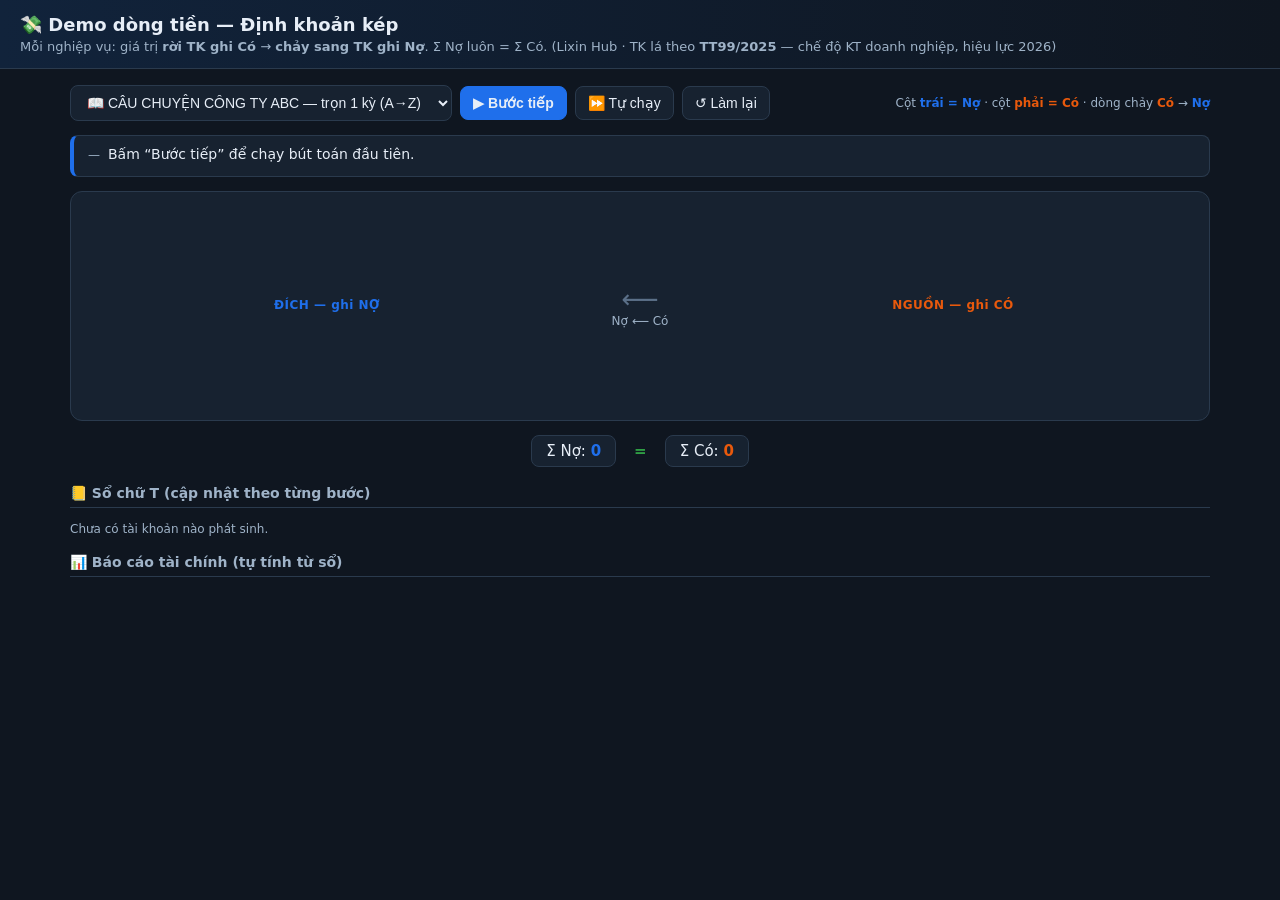
==== index.html @ ec2d8115 "Demo dòng tiền định khoản kép (TT99) — Lixin Hub" ====
<!DOCTYPE html>
<html lang="vi">
<head>
<meta charset="UTF-8">
<meta name="viewport" content="width=device-width, initial-scale=1.0">
<title>Demo dòng tiền — Định khoản kép (Lixin Hub)</title>
<style>
  :root{
    --no:#1f6feb;        /* Nợ = xanh */
    --co:#e8590c;        /* Có = cam */
    --ok:#2f9e44;
    --bg:#0f1620; --panel:#172230; --line:#2a3a4d; --txt:#e7eef7; --mut:#9fb3c8;
  }
  *{box-sizing:border-box}
  body{margin:0;font-family:'Segoe UI',system-ui,sans-serif;background:var(--bg);color:var(--txt);}
  header{padding:14px 20px;background:linear-gradient(90deg,#11233b,#0f1620);border-bottom:1px solid var(--line)}
  header h1{margin:0;font-size:18px}
  header p{margin:4px 0 0;color:var(--mut);font-size:13px}
  .wrap{max-width:1180px;margin:0 auto;padding:16px 20px 60px}
  .controls{display:flex;flex-wrap:wrap;gap:8px;align-items:center;margin-bottom:14px}
  select,button{font-size:14px;border-radius:8px;border:1px solid var(--line);background:var(--panel);color:var(--txt);padding:8px 12px;cursor:pointer}
  button.primary{background:var(--no);border-color:var(--no);font-weight:600}
  button:hover{filter:brightness(1.15)}
  button:disabled{opacity:.4;cursor:not-allowed}
  .legend{font-size:12px;color:var(--mut);margin-left:auto}
  .legend b.no{color:var(--no)} .legend b.co{color:var(--co)}

  .narr{background:var(--panel);border:1px solid var(--line);border-left:4px solid var(--no);
        border-radius:8px;padding:10px 14px;min-height:42px;margin-bottom:14px;font-size:14px}
  .narr .step{color:var(--mut);font-size:12px;margin-right:8px}

  /* sân khấu dòng chảy */
  #stage{position:relative;background:var(--panel);border:1px solid var(--line);border-radius:12px;
         min-height:230px;padding:18px;display:flex;justify-content:space-between;gap:30px;overflow:hidden}
  .lane{flex:1;display:flex;flex-direction:column;gap:12px;justify-content:center;z-index:2}
  .lane h3{margin:0 0 2px;font-size:12px;text-align:center;letter-spacing:.5px;color:var(--mut)}
  .lane.credit h3{color:var(--co)} .lane.debit h3{color:var(--no)}
  .chip{border-radius:10px;padding:10px 12px;border:1px solid var(--line);background:#0e1825;text-align:center;position:relative}
  .lane.credit .chip{border-color:var(--co)} .lane.debit .chip{border-color:var(--no)}
  .chip .code{font-weight:700;font-size:15px}
  .chip .nm{font-size:11px;color:var(--mut)}
  .chip .amt{font-size:13px;margin-top:3px}
  .lane.credit .amt{color:var(--co)} .lane.debit .amt{color:var(--no)}
  .midarrow{display:flex;flex-direction:column;align-items:center;justify-content:center;color:var(--mut);font-size:12px;min-width:90px;z-index:2}
  .midarrow .big{font-size:26px;color:#5b7088}

  #flow{position:absolute;inset:0;pointer-events:none;z-index:3}
  .dot{position:absolute;display:flex;align-items:center;gap:4px;transform:translate(-50%,-50%);
       background:#ffd43b;color:#111;font-weight:700;font-size:12px;padding:3px 8px;border-radius:20px;
       box-shadow:0 2px 10px rgba(255,212,59,.5);white-space:nowrap}

  .sum{display:flex;gap:18px;align-items:center;justify-content:center;margin:14px 0;font-size:15px}
  .sum .b{padding:6px 14px;border-radius:8px;background:var(--panel);border:1px solid var(--line)}
  .sum .eq{font-weight:700} .sum.balanced .eq{color:var(--ok)}
  .sum .no{color:var(--no)} .sum .co{color:var(--co)}

  /* sổ chữ T */
  h2.sec{font-size:14px;color:var(--mut);margin:18px 0 8px;border-bottom:1px solid var(--line);padding-bottom:6px}
  .ledger{display:grid;grid-template-columns:repeat(auto-fill,minmax(210px,1fr));gap:12px}
  .tacc{background:var(--panel);border:1px solid var(--line);border-radius:10px;overflow:hidden}
  .tacc .hd{padding:6px 10px;background:#0e1825;border-bottom:1px solid var(--line);display:flex;justify-content:space-between;align-items:center}
  .tacc .hd .c{font-weight:700} .tacc .hd .n{font-size:11px;color:var(--mut)}
  .tag{font-size:10px;padding:1px 6px;border-radius:6px;border:1px solid}
  .tag.D{color:var(--no);border-color:var(--no)} .tag.C{color:var(--co);border-color:var(--co)}
  .tcols{display:grid;grid-template-columns:1fr 1px 1fr}
  .tcols .col{padding:6px 8px;min-height:54px}
  .tcols .vline{background:var(--line)}
  .tcols .h{font-size:11px;color:var(--mut);text-align:center;margin-bottom:3px}
  .tcols .no .h{color:var(--no)} .tcols .co .h{color:var(--co)}
  .row{font-size:12px;text-align:right;font-variant-numeric:tabular-nums;padding:1px 0;animation:pop .3s}
  @keyframes pop{from{transform:translateX(8px);opacity:0}to{transform:none;opacity:1}}
  .bal{border-top:1px dashed var(--line);padding:5px 8px;font-size:12px;display:flex;justify-content:space-between}
  .bal b{font-variant-numeric:tabular-nums}
  .bal .zero{color:var(--ok)}
  .note{font-size:12px;color:var(--mut);margin-top:6px}
  .reports{display:grid;grid-template-columns:1fr 1fr;gap:14px}
  @media(max-width:780px){.reports{grid-template-columns:1fr}}
  .rep{background:var(--panel);border:1px solid var(--line);border-radius:10px;padding:12px 14px}
  .rep h4{margin:0 0 8px;font-size:13px}
  .rep table{width:100%;border-collapse:collapse;font-size:13px}
  .rep td{padding:3px 0} .rep td.r{text-align:right;font-variant-numeric:tabular-nums}
  .rep tr.sum td{border-top:1px solid var(--line);font-weight:700;padding-top:6px}
  .rep tr.hl td{color:var(--ok);font-weight:700;border-top:1px solid var(--line);padding-top:6px}
  .rep .bsgrid{display:grid;grid-template-columns:1fr 1fr;gap:12px}
  .rep .neg{color:var(--co)} .repok{color:var(--ok)} .repbad{color:var(--co)}
  .result{margin-top:14px;padding:12px 16px;border-radius:10px;font-size:15px;display:none}
  .result.win{display:block;background:rgba(47,158,68,.12);border:1px solid var(--ok)}
  .result.lose{display:block;background:rgba(224,89,12,.14);border:1px solid var(--co)}
</style>
</head>
<body>
<header>
  <h1>💸 Demo dòng tiền — Định khoản kép</h1>
  <p>Mỗi nghiệp vụ: giá trị <b>rời TK ghi Có</b> → <b>chảy sang TK ghi Nợ</b>. Σ Nợ luôn = Σ Có. (Lixin Hub · TK lá theo <b>TT99/2025</b> — chế độ KT doanh nghiệp, hiệu lực 2026)</p>
</header>

<div class="wrap">
  <div class="controls">
    <select id="pick"></select>
    <button id="step" class="primary">▶ Bước tiếp</button>
    <button id="auto">⏩ Tự chạy</button>
    <button id="reset">↺ Làm lại</button>
    <span class="legend">Cột <b class="no">trái = Nợ</b> · cột <b class="co">phải = Có</b> · dòng chảy <b class="co">Có</b> → <b class="no">Nợ</b></span>
  </div>

  <div class="narr"><span class="step" id="stepLbl">—</span><span id="desc">Chọn một nghiệp vụ rồi bấm “Bước tiếp”.</span></div>

  <div id="stage">
    <div class="lane debit" id="laneD"><h3>ĐÍCH — ghi NỢ</h3></div>
    <div class="midarrow"><div class="big">⟵</div><div>Nợ ⟵ Có</div></div>
    <div class="lane credit" id="laneC"><h3>NGUỒN — ghi CÓ</h3></div>
    <div id="flow"></div>
  </div>

  <div class="sum" id="sum">
    <span class="b">Σ Nợ: <b class="no" id="sumNo">0</b></span>
    <span class="eq" id="eq">≟</span>
    <span class="b">Σ Có: <b class="co" id="sumCo">0</b></span>
  </div>

  <div class="result" id="result"></div>

  <h2 class="sec">📒 Sổ chữ T (cập nhật theo từng bước)</h2>
  <div class="ledger" id="ledger"></div>

  <h2 class="sec">📊 Báo cáo tài chính (tự tính từ sổ)</h2>
  <div class="reports" id="reports"></div>
</div>

<script>
const ACC = {
  '111':{n:'Tiền mặt',s:'D',g:'TS'}, '112':{n:'Tiền gửi NH',s:'D',g:'TS'}, '131':{n:'Phải thu KH',s:'D',g:'TS'},
  '141':{n:'Tạm ứng NV',s:'D',g:'TS'}, '153':{n:'Công cụ dụng cụ',s:'D',g:'TS'}, '156':{n:'Hàng hóa',s:'D',g:'TS'},
  '1331':{n:'Thuế GTGT đầu vào',s:'D',g:'TS'}, '242':{n:'Chi phí trả trước',s:'D',g:'TS'}, '2141':{n:'Hao mòn TSCĐ hữu hình',s:'C',g:'TS'},
  '331':{n:'Phải trả NCC',s:'C',g:'NV'}, '334':{n:'Phải trả NLĐ',s:'C',g:'NV'},
  '33311':{n:'Thuế GTGT đầu ra',s:'C',g:'NV'}, '3334':{n:'Thuế TNDN phải nộp',s:'C',g:'NV'}, '3411':{n:'Vay & nợ thuê TC',s:'C',g:'NV'},
  '4111':{n:'Vốn góp chủ sở hữu',s:'C',g:'VC'}, '4212':{n:'LN chưa PP năm nay',s:'C',g:'VC'},
  '5111':{n:'Doanh thu bán hàng hóa',s:'C',g:'DT'}, '5212':{n:'Hàng bán bị trả lại',s:'D',g:'DT'}, '5213':{n:'Giảm giá hàng bán',s:'D',g:'DT'},
  '632':{n:'Giá vốn hàng bán',s:'D',g:'CP'},
  '6421':{n:'CP nhân viên quản lý',s:'D',g:'CP'}, '6423':{n:'CP đồ dùng văn phòng',s:'D',g:'CP'}, '6424':{n:'CP khấu hao TSCĐ',s:'D',g:'CP'}, '6427':{n:'CP dịch vụ mua ngoài',s:'D',g:'CP'},
  '8211':{n:'Chi phí thuế TNDN',s:'D',g:'CP'},
  '911':{n:'Xác định KQKD',s:'N',g:'X'}
};
// line = [acc, debit, credit]
const SC = [
  {t:'📖 CÂU CHUYỆN CÔNG TY ABC — trọn 1 kỳ (A→Z)', steps:[
    {d:'① Chủ góp vốn 500tr vào tài khoản ngân hàng. Tiền VÀO NH (Nợ 112), vốn chủ tăng (Có 4111).',
     l:[['112',500000000,0],['4111',0,500000000]]},
    {d:'② Rút 50tr về quỹ tiền mặt để chi tiêu. Nợ 111 / Có 112 — chuyển nội bộ giữa hai loại tiền.',
     l:[['111',50000000,0],['112',0,50000000]]},
    {d:'③ Mua hàng nhập kho, CHỊU nhà cung cấp — hàng 200tr + VAT 20tr.',
     l:[['156',200000000,0],['1331',20000000,0],['331',0,220000000]]},
    {d:'④ Trả NCC 120tr qua ngân hàng (còn nợ 100tr). Nợ 331 / Có 112.',
     l:[['331',120000000,0],['112',0,120000000]]},
    {d:'⑤ Bán hàng thu tiền mặt — giá bán 90tr + VAT 9tr.',
     l:[['111',99000000,0],['5111',0,90000000],['33311',0,9000000]]},
    {d:'⑥ Ghi giá vốn lô vừa bán: 60tr. Hàng rời kho (Có 156), giá vốn (Nợ 632).',
     l:[['632',60000000,0],['156',0,60000000]]},
    {d:'⑦ Bán hàng CHỊU cho khách — 150tr + VAT 15tr. Khách nợ ta (Nợ 131).',
     l:[['131',165000000,0],['5111',0,150000000],['33311',0,15000000]]},
    {d:'⑧ Ghi giá vốn lô bán chịu: 100tr.',
     l:[['632',100000000,0],['156',0,100000000]]},
    {d:'⑨ Khách trả nợ 165tr qua ngân hàng. Nợ 112 / Có 131 (hết phải thu).',
     l:[['112',165000000,0],['131',0,165000000]]},
    {d:'⑩ Tính lương nhân viên 40tr. Chi phí nhân viên QL (Nợ 6421), nợ người lao động (Có 334).',
     l:[['6421',40000000,0],['334',0,40000000]]},
    {d:'⑪ Trả lương 40tr qua ngân hàng. Nợ 334 / Có 112.',
     l:[['334',40000000,0],['112',0,40000000]]},
    {d:'⑫ Thuê văn phòng trả tiền mặt 10tr + VAT 1tr. CP dịch vụ mua ngoài (Nợ 6427), thuế (Nợ 1331).',
     l:[['6427',10000000,0],['1331',1000000,0],['111',0,11000000]]},
    {d:'⑬ Khấu trừ thuế GTGT cuối kỳ: lấy đầu ra trừ đầu vào 21tr. Nợ 33311 / Có 1331 (1331 về 0, còn phải nộp 3tr).',
     l:[['33311',21000000,0],['1331',0,21000000]]},
    {d:'⑭ Nộp 3tr thuế GTGT còn lại qua ngân hàng. Nợ 33311 / Có 112.',
     l:[['33311',3000000,0],['112',0,3000000]]},
    {d:'⑮ Tạm tính thuế TNDN 20% × LN trước thuế 30tr = 6tr. Nợ 8211 / Có 3334.',
     l:[['8211',6000000,0],['3334',0,6000000]]},
    {d:'⑯ CUỐI KỲ ① — Kết chuyển doanh thu 240tr sang 911. Nợ 5111 / Có 911.',
     l:[['5111',240000000,0],['911',0,240000000]]},
    {d:'⑰ CUỐI KỲ ② — Kết chuyển chi phí (160+50+6=216tr) sang 911. Nợ 911 / Có 632, 6421, 6427, 8211.',
     l:[['911',216000000,0],['632',0,160000000],['6421',0,40000000],['6427',0,10000000],['8211',0,6000000]]},
    {d:'⑱ CUỐI KỲ ③ — 911 dư Có 24tr ⇒ LÃI sau thuế 24tr ⇒ Nợ 911 / Có 4212. Kéo xuống xem Báo cáo!',
     l:[['911',24000000,0],['4212',0,24000000]], win:'HOÀN TẤT 1 KỲ! Lãi sau thuế 24.000.000 → 4212. Tổng tài sản 630tr = Tổng nguồn vốn 630tr ✓ — xem Báo cáo KQKD & Cân đối kế toán bên dưới.'}]},
  {t:'① Bán hàng – thu tiền mặt (20tr + VAT)', steps:[
    {d:'Khách trả ngay tiền mặt. Tiền VÀO quỹ (Nợ 111). Doanh thu + thuế là nguồn (ghi Có).',
     l:[['111',22000000,0],['5111',0,20000000],['33311',0,2000000]]}]},
  {t:'② Bán hàng – khách chịu (công nợ)', steps:[
    {d:'Khách chưa trả. Ta “phải thu” (Nợ 131 tăng). Doanh thu + thuế ghi Có.',
     l:[['131',22000000,0],['5111',0,20000000],['33311',0,2000000]]}]},
  {t:'③ Mua hàng nhập kho – chịu NCC (10tr + VAT)', steps:[
    {d:'Hàng + thuế đầu vào ĐẾN (ghi Nợ). Nợ nhà cung cấp tăng (ghi Có 331).',
     l:[['156',10000000,0],['1331',1000000,0],['331',0,11000000]]}]},
  {t:'④ Chi tiền mặt trả nhà cung cấp (11tr)', steps:[
    {d:'Trả nợ NCC: 331 giảm (ghi Nợ). Tiền RỜI quỹ (ghi Có 111).',
     l:[['331',11000000,0],['111',0,11000000]]}]},
  {t:'⑤ Thu tiền khách qua ngân hàng (22tr)', steps:[
    {d:'Khách trả nợ: tiền VÀO ngân hàng (Nợ 112). Phải thu 131 giảm (ghi Có).',
     l:[['112',22000000,0],['131',0,22000000]]}]},
  {t:'⑥ Tính & trả lương (50tr)', steps:[
    {d:'Tính lương: chi phí nhân viên QL (Nợ 6421), nợ người lao động tăng (Có 334).',
     l:[['6421',50000000,0],['334',0,50000000]]},
    {d:'Trả lương qua ngân hàng: hết nợ lương (Nợ 334), tiền rời NH (Có 112).',
     l:[['334',50000000,0],['112',0,50000000]]}]},
  {t:'⑦ Khấu hao TSCĐ kỳ này (5tr)', steps:[
    {d:'Chi phí khấu hao (Nợ 6424). Hao mòn lũy kế tăng (Có 2141).',
     l:[['6424',5000000,0],['2141',0,5000000]]}]},
  {t:'⑧ Vay ngân hàng nhập quỹ (100tr)', steps:[
    {d:'Tiền vay VÀO ngân hàng (Nợ 112). Khoản vay là nợ phải trả (Có 3411).',
     l:[['112',100000000,0],['3411',0,100000000]]}]},
  {t:'⑨ Hàng bán bị trả lại (giảm trừ công nợ)', steps:[
    {d:'Khách trả lại lô hàng 5tr+VAT. Doanh thu giảm → ghi Nợ TK giảm trừ 5212; thuế đầu ra giảm (Nợ 33311); bớt phải thu khách (Có 131).',
     l:[['5212',5000000,0],['33311',500000,0],['131',0,5500000]]}]},
  {t:'⑩ Mua & phân bổ Công cụ dụng cụ (3 bước)', steps:[
    {d:'Mua CCDC trả tiền mặt 6tr: công cụ VÀO (Nợ 153), tiền rời quỹ (Có 111).',
     l:[['153',6000000,0],['111',0,6000000]]},
    {d:'Xuất dùng → đưa vào chi phí trả trước chờ phân bổ: Nợ 242 / Có 153 (chưa tính hết vào chi phí ngay).',
     l:[['242',6000000,0],['153',0,6000000]]},
    {d:'Phân bổ 1 kỳ (6tr ÷ 6 kỳ = 1tr): tính dần vào chi phí đồ dùng VP (Nợ 6423), giảm trả trước (Có 242). Lặp lại mỗi kỳ.',
     l:[['6423',1000000,0],['242',0,1000000]]}]},
  {t:'⑪ Nộp thuế GTGT qua ngân hàng (8tr)', steps:[
    {d:'Nộp thuế cho nhà nước: hết nợ thuế đầu ra (Nợ 33311), tiền rời ngân hàng (Có 112).',
     l:[['33311',8000000,0],['112',0,8000000]]}]},
  {t:'🏁 CUỐI KỲ – Kết chuyển ra LÃI (DT 100tr, CP 85tr)', steps:[
    {d:'Bối cảnh (nạp sẵn, đã cân): 5111 Có 100tr ↔ 131; 632 Nợ 60tr ↔ 156; 6421 Nợ 25tr ↔ 111.',
     l:[['5111',0,100000000],['131',100000000,0],['632',60000000,0],['156',0,60000000],['6421',25000000,0],['111',0,25000000]], seed:true},
    {d:'① Kết chuyển DOANH THU sang 911: xóa 5111 về 0, đẩy 100tr sang 911.',
     l:[['5111',100000000,0],['911',0,100000000]]},
    {d:'② Kết chuyển CHI PHÍ sang 911: xóa 632, 6421 về 0, đẩy 85tr sang 911.',
     l:[['911',85000000,0],['632',0,60000000],['6421',0,25000000]]},
    {d:'③ Tính thuế TNDN 20% × (100−85)=15tr → 3tr. Chi phí thuế Nợ 8211 / Có 3334.',
     l:[['8211',3000000,0],['3334',0,3000000]]},
    {d:'④ Kết chuyển chi phí thuế sang 911 (đẩy nốt 3tr).',
     l:[['911',3000000,0],['8211',0,3000000]]},
    {d:'⑤ 911 còn dư CÓ 12tr ⇒ LÃI ⇒ Nợ 911 / Có 4212. Sau bước này 911 = 0.',
     l:[['911',12000000,0],['4212',0,12000000]], win:'Kỳ này LÃI 12.000.000 → dồn vào 4212 (Vốn chủ sở hữu). 911 về 0 ✓'}]},
  {t:'📉 CUỐI KỲ – Kết chuyển bị LỖ (DT 100tr, CP 120tr)', steps:[
    {d:'Bối cảnh (nạp sẵn, đã cân): 5111 Có 100tr ↔ 131; 632 Nợ 80tr ↔ 156; 6421 Nợ 40tr ↔ 111.',
     l:[['5111',0,100000000],['131',100000000,0],['632',80000000,0],['156',0,80000000],['6421',40000000,0],['111',0,40000000]], seed:true},
    {d:'① Kết chuyển DOANH THU sang 911: xóa 5111 về 0, đẩy 100tr sang 911.',
     l:[['5111',100000000,0],['911',0,100000000]]},
    {d:'② Kết chuyển CHI PHÍ sang 911: xóa 632, 6421 về 0, đẩy 120tr sang 911.',
     l:[['911',120000000,0],['632',0,80000000],['6421',0,40000000]]},
    {d:'③ 911 dư NỢ 20tr (Chi phí > Doanh thu) ⇒ LỖ ⇒ Nợ 4212 / Có 911. Lỗ thì KHÔNG có thuế TNDN. Sau bước này 911 = 0.',
     l:[['4212',20000000,0],['911',0,20000000]], lose:'Kỳ này LỖ 20.000.000 → 4212 (Vốn chủ sở hữu) giảm 20tr. 911 về 0 ✓'}]}
];

const fmt = n => (Object.is(n,-0)?0:n).toLocaleString('vi-VN');
let scIdx=0, stepIdx=0, ledger={}, busy=false, autoOn=false;

const $ = id => document.getElementById(id);
const pick=$('pick');
SC.forEach((s,i)=>{const o=document.createElement('option');o.value=i;o.textContent=s.t;pick.appendChild(o);});

function reset(){
  autoOn=false; $('auto').textContent='⏩ Tự chạy';
  scIdx=+pick.value; stepIdx=0; ledger={}; busy=false;
  $('flow').innerHTML=''; $('laneC').innerHTML='<h3>NGUỒN — ghi CÓ</h3>'; $('laneD').innerHTML='<h3>ĐÍCH — ghi NỢ</h3>';
  $('result').className='result';
  $('stepLbl').textContent='—'; $('desc').textContent='Bấm “Bước tiếp” để chạy bút toán đầu tiên.';
  renderLedger(); updateSum(); $('step').disabled=false;
}
pick.onchange=reset; $('reset').onclick=reset;

function touch(acc){ if(!ledger[acc]) ledger[acc]={d:0,c:0}; }

function renderLedger(){
  const wrap=$('ledger'); wrap.innerHTML='';
  const keys=Object.keys(ledger);
  if(!keys.length){ wrap.innerHTML='<div class="note">Chưa có tài khoản nào phát sinh.</div>'; return; }
  keys.forEach(acc=>{
    const a=ACC[acc]||{n:'',s:'D'}, L=ledger[acc];
    const bal=L.d-L.c, side=bal>0?'Nợ':(bal<0?'Có':'—'), av=Math.abs(bal);
    const el=document.createElement('div'); el.className='tacc';
    el.innerHTML=`
      <div class="hd"><span><span class="c">${acc}</span> <span class="n">${a.n}</span></span>
        <span class="tag ${a.s==='N'?'D':a.s}">${a.s==='N'?'KQKD':(a.s==='D'?'dư Nợ':'dư Có')}</span></div>
      <div class="tcols">
        <div class="col no"><div class="h">NỢ</div>${L.d?`<div class="row">${fmt(L.d)}</div>`:''}</div>
        <div class="vline"></div>
        <div class="col co"><div class="h">CÓ</div>${L.c?`<div class="row">${fmt(L.c)}</div>`:''}</div>
      </div>
      <div class="bal"><span>Dư cuối</span><b class="${av===0?'zero':''}">${av===0?'0 ✓':fmt(av)+' '+side}</b></div>`;
    wrap.appendChild(el);
  });
  renderReport();
}

function computeReport(){
  const net=a=>{const L=ledger[a];return L?L.d-L.c:0;};            // số dư: dư Nợ dương
  const C=a=>{const L=ledger[a];return L?L.c:0;}, D=a=>{const L=ledger[a];return L?L.d:0;};
  const inG=g=>Object.keys(ledger).filter(a=>(ACC[a]||{}).g===g);
  // KQKD theo PHÁT SINH trong kỳ (không bị bút toán kết chuyển kéo về 0)
  const dt = C('5111')+C('515')+C('711') - D('5212') - D('5213');  // doanh thu thuần
  const giaVon = D('632');
  const cpHD = inG('CP').filter(a=>a!=='632' && !a.startsWith('821')).reduce((s,a)=>s+D(a),0); // gộp mọi TK 64xx
  const lnTruoc = dt - giaVon - cpHD;
  const thue = D('8211');
  const lnSau = lnTruoc - thue;
  // Cân đối: theo SỐ DƯ hiện tại; lãi chưa kết chuyển còn nằm ở nhóm DT/CP (+911 trung gian)
  const lnChuaKC = -inG('DT').reduce((s,a)=>s+net(a),0) - inG('CP').reduce((s,a)=>s+net(a),0) - net('911');
  const tsList = inG('TS'), nvList = inG('NV'), vcList = inG('VC');
  const totalTS = tsList.reduce((s,a)=>s+net(a),0);
  const totalNV = nvList.reduce((s,a)=>s-net(a),0) + vcList.reduce((s,a)=>s-net(a),0) + lnChuaKC;
  return {net,dt,giaVon,cpHD,lnTruoc,thue,lnSau,lnChuaKC,tsList,nvList,vcList,totalTS,totalNV};
}
function renderReport(){
  const box=$('reports');
  if(!Object.keys(ledger).length){ box.innerHTML='<div class="note">Chạy nghiệp vụ để báo cáo hiện ra.</div>'; return; }
  const r=computeReport();
  const row=(lb,v,cls='')=>`<tr class="${cls}"><td>${lb}</td><td class="r">${fmt(v)}</td></tr>`;
  let pl=`<div class="rep"><h4>📈 Kết quả kinh doanh (KQKD)</h4><table>`
    + row('Doanh thu thuần', r.dt)
    + row('(−) Giá vốn hàng bán', r.giaVon)
    + row('= Lợi nhuận gộp', r.dt-r.giaVon,'sum')
    + row('(−) Chi phí bán hàng & QLDN', r.cpHD)
    + row('= Lợi nhuận trước thuế', r.lnTruoc,'sum')
    + row('(−) Thuế TNDN', r.thue)
    + row('= LỢI NHUẬN SAU THUẾ', r.lnSau,'hl')
    + `</table></div>`;
  const rows=(list,sign)=>list.filter(a=>r.net(a)!==0).map(a=>
    `<tr><td>${a} ${ACC[a].n}</td><td class="r ${sign*r.net(a)<0?'neg':''}">${fmt(sign*r.net(a))}</td></tr>`).join('');
  const lnRow = r.lnChuaKC!==0 ? `<tr><td>LN chưa phân phối (kỳ này)</td><td class="r">${fmt(r.lnChuaKC)}</td></tr>` : '';
  const bal = r.totalTS===r.totalNV;
  let bs=`<div class="rep"><h4>⚖️ Bảng cân đối kế toán</h4><div class="bsgrid">
      <table><tr><td colspan="2" style="color:var(--no)"><b>TÀI SẢN</b></td></tr>${rows(r.tsList,1)}
        <tr class="sum"><td>TỔNG TÀI SẢN</td><td class="r">${fmt(r.totalTS)}</td></tr></table>
      <table><tr><td colspan="2" style="color:var(--co)"><b>NGUỒN VỐN</b></td></tr>${rows(r.nvList,-1)}${rows(r.vcList,-1)}${lnRow}
        <tr class="sum"><td>TỔNG NGUỒN VỐN</td><td class="r">${fmt(r.totalNV)}</td></tr></table>
    </div>
    <div class="note ${bal?'repok':'repbad'}" style="text-align:center;margin-top:8px;font-weight:600">
      ${bal?'✓ TÀI SẢN = NGUỒN VỐN = '+fmt(r.totalTS):'⚠ chưa cân'}</div></div>`;
  box.innerHTML = pl + bs;
}

function updateSum(){
  let sd=0,sc=0; Object.values(ledger).forEach(L=>{sd+=L.d;sc+=L.c;});
  $('sumNo').textContent=fmt(sd); $('sumCo').textContent=fmt(sc);
  const ok=sd===sc; $('eq').textContent=ok?'=':'≠'; $('sum').className='sum'+(ok?' balanced':'');
}

function applyStep(step){ step.l.forEach(([acc,d,c])=>{touch(acc); ledger[acc].d+=d; ledger[acc].c+=c;}); }

function runStep(){
  if(busy) return;
  const sc=SC[scIdx];
  if(stepIdx>=sc.steps.length){ return; }
  const step=sc.steps[stepIdx];
  $('stepLbl').textContent=`Bước ${stepIdx+1}/${sc.steps.length}`;
  $('desc').textContent=step.d;

  // seed step: nạp số dư nền, không animation
  if(step.seed){ applyStep(step); step.l.forEach(([a])=>touch(a)); renderLedger(); updateSum();
    stepIdx++; if(stepIdx>=sc.steps.length)$('step').disabled=true; if(autoOn)setTimeout(runStep,700); return; }

  busy=true;
  const credits=step.l.filter(x=>x[2]>0), debits=step.l.filter(x=>x[1]>0);
  const laneC=$('laneC'), laneD=$('laneD');
  laneC.innerHTML='<h3>NGUỒN — ghi CÓ</h3>'; laneD.innerHTML='<h3>ĐÍCH — ghi NỢ</h3>';
  const chip=(acc,amt,cls)=>{const a=ACC[acc]||{n:''};const e=document.createElement('div');e.className='chip';
    e.innerHTML=`<div class="code">${acc}</div><div class="nm">${a.n}</div><div class="amt">${fmt(amt)}</div>`;return e;};
  const cEl={}, dEl={};
  credits.forEach(x=>{const e=chip(x[0],x[2]);laneC.appendChild(e);cEl[x[0]]=e;});
  debits.forEach(x=>{const e=chip(x[0],x[1]);laneD.appendChild(e);dEl[x[0]]=e;});

  // cặp dòng chảy: nếu 1 nguồn → mỗi đích 1 dòng; nếu 1 đích → mỗi nguồn 1 dòng; else zip
  let pairs=[];
  if(credits.length===1){ debits.forEach(dn=>pairs.push([credits[0],dn,dn[1]])); }
  else if(debits.length===1){ credits.forEach(cn=>pairs.push([cn,debits[0],cn[2]])); }
  else { const k=Math.min(credits.length,debits.length); for(let i=0;i<k;i++)pairs.push([credits[i],debits[i],debits[i][1]]); }

  const stage=$('stage').getBoundingClientRect(), flow=$('flow'); flow.innerHTML='';
  const ctr=el=>{const r=el.getBoundingClientRect();return{x:r.left-stage.left+r.width/2,y:r.top-stage.top+r.height/2};};
  let done=0, total=pairs.length;
  const finish=()=>{ applyStep(step); renderLedger(); updateSum(); flow.innerHTML='';
    if(step.win){ $('result').className='result win'; $('result').textContent='🎉 '+step.win; }
    if(step.lose){ $('result').className='result lose'; $('result').textContent='📉 '+step.lose; }
    stepIdx++; busy=false;
    if(stepIdx>=sc.steps.length)$('step').disabled=true;
    if(autoOn){ if(stepIdx<sc.steps.length) setTimeout(runStep,650); else {autoOn=false;$('auto').textContent='⏩ Tự chạy';} }
  };
  pairs.forEach(([c,d,amt])=>{
    const p0=ctr(cEl[c[0]]), p1=ctr(dEl[d[0]]);
    const dot=document.createElement('div'); dot.className='dot'; dot.innerHTML=`💵 ${fmt(amt)}`;
    flow.appendChild(dot);
    const t0=performance.now(), dur=1100;
    (function step1(now){
      let t=Math.min(1,(now-t0)/dur); const e=t<.5?2*t*t:1-Math.pow(-2*t+2,2)/2;
      dot.style.left=(p0.x+(p1.x-p0.x)*e)+'px';
      dot.style.top=(p0.y+(p1.y-p0.y)*e - Math.sin(e*Math.PI)*26)+'px';
      dot.style.opacity = t<.1? t*10 : (t>.9?(1-t)*10:1);
      if(t<1) requestAnimationFrame(step1); else { dot.remove(); if(++done===total) finish(); }
    })(t0);
  });
}
$('step').onclick=()=>{ if(!busy) runStep(); };
$('auto').onclick=()=>{ autoOn=!autoOn; $('auto').textContent=autoOn?'⏸ Dừng':'⏩ Tự chạy';
  if(autoOn && !busy && stepIdx<SC[scIdx].steps.length) runStep(); };

reset();
</script>
</body>
</html>
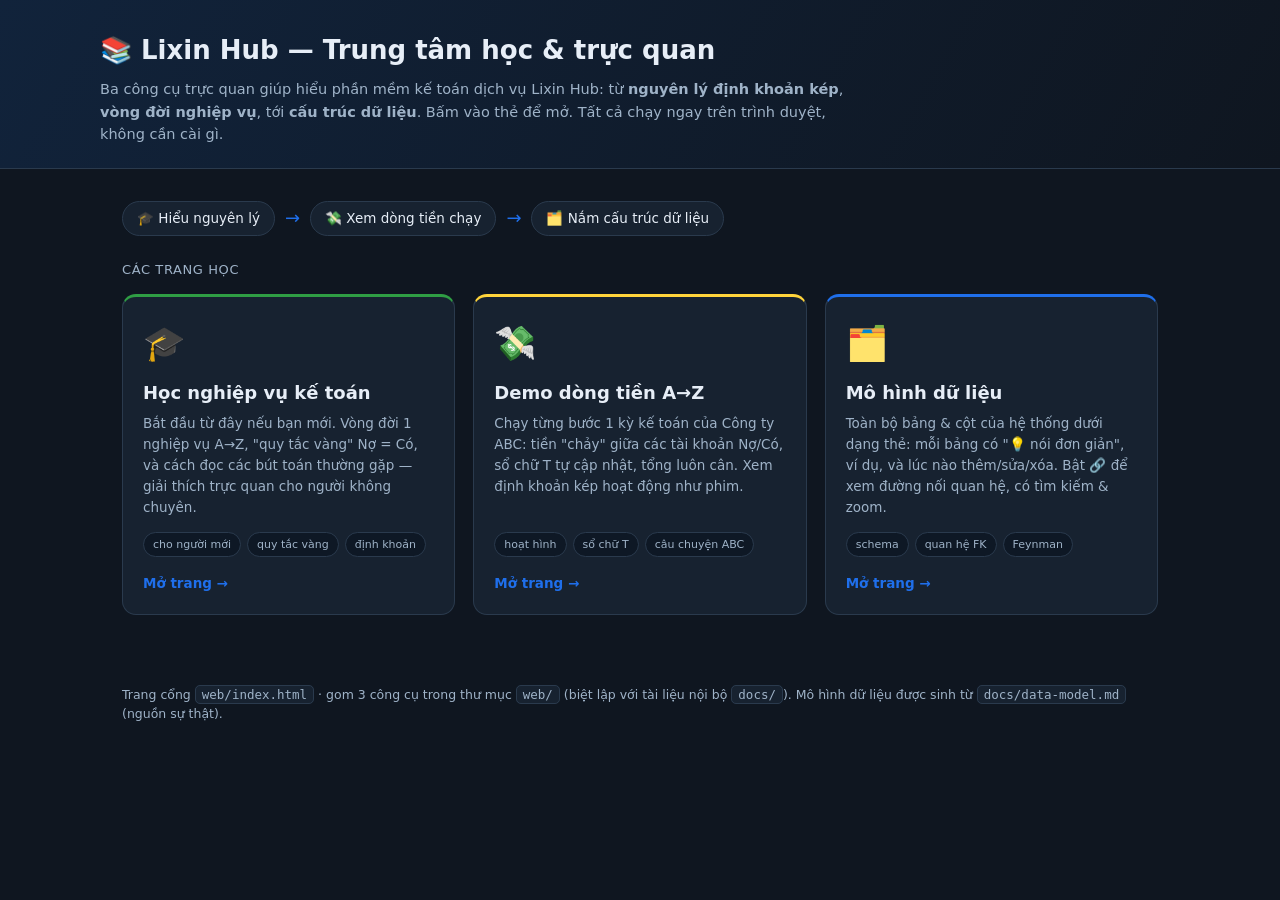
==== commit b9dad29a: "feat: trang cổng gom 3 công cụ học (dòng tiền, nghiệp vụ, mô hình dữ liệu) - index.html: portal mới " ====
--- a/index.html
+++ b/index.html
@@ -3,399 +3,102 @@
 <head>
 <meta charset="UTF-8">
 <meta name="viewport" content="width=device-width, initial-scale=1.0">
-<title>Demo dòng tiền — Định khoản kép (Lixin Hub)</title>
+<title>Lixin Hub — Trung tâm học &amp; trực quan</title>
 <style>
   :root{
-    --no:#1f6feb;        /* Nợ = xanh */
-    --co:#e8590c;        /* Có = cam */
-    --ok:#2f9e44;
     --bg:#0f1620; --panel:#172230; --line:#2a3a4d; --txt:#e7eef7; --mut:#9fb3c8;
+    --no:#1f6feb; --co:#e8590c; --ok:#2f9e44; --gold:#ffd43b;
   }
   *{box-sizing:border-box}
-  body{margin:0;font-family:'Segoe UI',system-ui,sans-serif;background:var(--bg);color:var(--txt);}
-  header{padding:14px 20px;background:linear-gradient(90deg,#11233b,#0f1620);border-bottom:1px solid var(--line)}
-  header h1{margin:0;font-size:18px}
-  header p{margin:4px 0 0;color:var(--mut);font-size:13px}
-  .wrap{max-width:1180px;margin:0 auto;padding:16px 20px 60px}
-  .controls{display:flex;flex-wrap:wrap;gap:8px;align-items:center;margin-bottom:14px}
-  select,button{font-size:14px;border-radius:8px;border:1px solid var(--line);background:var(--panel);color:var(--txt);padding:8px 12px;cursor:pointer}
-  button.primary{background:var(--no);border-color:var(--no);font-weight:600}
-  button:hover{filter:brightness(1.15)}
-  button:disabled{opacity:.4;cursor:not-allowed}
-  .legend{font-size:12px;color:var(--mut);margin-left:auto}
-  .legend b.no{color:var(--no)} .legend b.co{color:var(--co)}
+  body{margin:0;font-family:'Segoe UI',system-ui,sans-serif;background:var(--bg);color:var(--txt);
+    line-height:1.55;}
+  a{color:inherit;text-decoration:none}
+  header{padding:30px 22px 22px;background:linear-gradient(120deg,#11233b,#0f1620);
+    border-bottom:1px solid var(--line)}
+  .hwrap{max-width:1080px;margin:0 auto}
+  header h1{margin:0;font-size:26px}
+  header p{margin:8px 0 0;color:var(--mut);font-size:14.5px;max-width:760px}
+  .wrap{max-width:1080px;margin:0 auto;padding:26px 22px 70px}
 
-  .narr{background:var(--panel);border:1px solid var(--line);border-left:4px solid var(--no);
-        border-radius:8px;padding:10px 14px;min-height:42px;margin-bottom:14px;font-size:14px}
-  .narr .step{color:var(--mut);font-size:12px;margin-right:8px}
+  .grid{display:grid;grid-template-columns:repeat(auto-fill,minmax(300px,1fr));gap:18px}
+  .card{display:flex;flex-direction:column;background:var(--panel);border:1px solid var(--line);
+    border-radius:14px;padding:20px;transition:transform .12s,border-color .12s,box-shadow .12s}
+  .card:hover{transform:translateY(-3px);border-color:var(--no);
+    box-shadow:0 10px 28px rgba(0,0,0,.4)}
+  .card .ico{font-size:34px;margin-bottom:10px}
+  .card h2{margin:0 0 6px;font-size:18px}
+  .card .desc{font-size:13.5px;color:var(--mut);flex:1}
+  .card .tags{margin-top:14px;display:flex;flex-wrap:wrap;gap:6px}
+  .tag{font-size:11px;padding:3px 9px;border-radius:20px;background:#0e1825;
+    border:1px solid var(--line);color:var(--mut)}
+  .card .go{margin-top:16px;font-size:13.5px;font-weight:600;color:var(--no)}
+  .card:hover .go{color:#5b9bff}
+  .accent-a{border-top:3px solid var(--gold)}
+  .accent-b{border-top:3px solid var(--ok)}
+  .accent-c{border-top:3px solid var(--no)}
 
-  /* sân khấu dòng chảy */
-  #stage{position:relative;background:var(--panel);border:1px solid var(--line);border-radius:12px;
-         min-height:230px;padding:18px;display:flex;justify-content:space-between;gap:30px;overflow:hidden}
-  .lane{flex:1;display:flex;flex-direction:column;gap:12px;justify-content:center;z-index:2}
-  .lane h3{margin:0 0 2px;font-size:12px;text-align:center;letter-spacing:.5px;color:var(--mut)}
-  .lane.credit h3{color:var(--co)} .lane.debit h3{color:var(--no)}
-  .chip{border-radius:10px;padding:10px 12px;border:1px solid var(--line);background:#0e1825;text-align:center;position:relative}
-  .lane.credit .chip{border-color:var(--co)} .lane.debit .chip{border-color:var(--no)}
-  .chip .code{font-weight:700;font-size:15px}
-  .chip .nm{font-size:11px;color:var(--mut)}
-  .chip .amt{font-size:13px;margin-top:3px}
-  .lane.credit .amt{color:var(--co)} .lane.debit .amt{color:var(--no)}
-  .midarrow{display:flex;flex-direction:column;align-items:center;justify-content:center;color:var(--mut);font-size:12px;min-width:90px;z-index:2}
-  .midarrow .big{font-size:26px;color:#5b7088}
-
-  #flow{position:absolute;inset:0;pointer-events:none;z-index:3}
-  .dot{position:absolute;display:flex;align-items:center;gap:4px;transform:translate(-50%,-50%);
-       background:#ffd43b;color:#111;font-weight:700;font-size:12px;padding:3px 8px;border-radius:20px;
-       box-shadow:0 2px 10px rgba(255,212,59,.5);white-space:nowrap}
-
-  .sum{display:flex;gap:18px;align-items:center;justify-content:center;margin:14px 0;font-size:15px}
-  .sum .b{padding:6px 14px;border-radius:8px;background:var(--panel);border:1px solid var(--line)}
-  .sum .eq{font-weight:700} .sum.balanced .eq{color:var(--ok)}
-  .sum .no{color:var(--no)} .sum .co{color:var(--co)}
-
-  /* sổ chữ T */
-  h2.sec{font-size:14px;color:var(--mut);margin:18px 0 8px;border-bottom:1px solid var(--line);padding-bottom:6px}
-  .ledger{display:grid;grid-template-columns:repeat(auto-fill,minmax(210px,1fr));gap:12px}
-  .tacc{background:var(--panel);border:1px solid var(--line);border-radius:10px;overflow:hidden}
-  .tacc .hd{padding:6px 10px;background:#0e1825;border-bottom:1px solid var(--line);display:flex;justify-content:space-between;align-items:center}
-  .tacc .hd .c{font-weight:700} .tacc .hd .n{font-size:11px;color:var(--mut)}
-  .tag{font-size:10px;padding:1px 6px;border-radius:6px;border:1px solid}
-  .tag.D{color:var(--no);border-color:var(--no)} .tag.C{color:var(--co);border-color:var(--co)}
-  .tcols{display:grid;grid-template-columns:1fr 1px 1fr}
-  .tcols .col{padding:6px 8px;min-height:54px}
-  .tcols .vline{background:var(--line)}
-  .tcols .h{font-size:11px;color:var(--mut);text-align:center;margin-bottom:3px}
-  .tcols .no .h{color:var(--no)} .tcols .co .h{color:var(--co)}
-  .row{font-size:12px;text-align:right;font-variant-numeric:tabular-nums;padding:1px 0;animation:pop .3s}
-  @keyframes pop{from{transform:translateX(8px);opacity:0}to{transform:none;opacity:1}}
-  .bal{border-top:1px dashed var(--line);padding:5px 8px;font-size:12px;display:flex;justify-content:space-between}
-  .bal b{font-variant-numeric:tabular-nums}
-  .bal .zero{color:var(--ok)}
-  .note{font-size:12px;color:var(--mut);margin-top:6px}
-  .reports{display:grid;grid-template-columns:1fr 1fr;gap:14px}
-  @media(max-width:780px){.reports{grid-template-columns:1fr}}
-  .rep{background:var(--panel);border:1px solid var(--line);border-radius:10px;padding:12px 14px}
-  .rep h4{margin:0 0 8px;font-size:13px}
-  .rep table{width:100%;border-collapse:collapse;font-size:13px}
-  .rep td{padding:3px 0} .rep td.r{text-align:right;font-variant-numeric:tabular-nums}
-  .rep tr.sum td{border-top:1px solid var(--line);font-weight:700;padding-top:6px}
-  .rep tr.hl td{color:var(--ok);font-weight:700;border-top:1px solid var(--line);padding-top:6px}
-  .rep .bsgrid{display:grid;grid-template-columns:1fr 1fr;gap:12px}
-  .rep .neg{color:var(--co)} .repok{color:var(--ok)} .repbad{color:var(--co)}
-  .result{margin-top:14px;padding:12px 16px;border-radius:10px;font-size:15px;display:none}
-  .result.win{display:block;background:rgba(47,158,68,.12);border:1px solid var(--ok)}
-  .result.lose{display:block;background:rgba(224,89,12,.14);border:1px solid var(--co)}
+  .section-title{font-size:13px;letter-spacing:.6px;color:var(--mut);text-transform:uppercase;
+    margin:8px 0 14px}
+  .flow{display:flex;align-items:center;gap:10px;flex-wrap:wrap;margin:6px 0 24px;font-size:13.5px}
+  .flow .s{background:var(--panel);border:1px solid var(--line);border-radius:20px;padding:6px 14px}
+  .flow .ar{color:var(--no);font-size:18px}
+  footer{max-width:1080px;margin:0 auto;padding:0 22px 50px;color:var(--mut);font-size:12.5px}
+  footer code{background:var(--panel);border:1px solid var(--line);border-radius:5px;padding:1px 6px}
 </style>
 </head>
 <body>
 <header>
-  <h1>💸 Demo dòng tiền — Định khoản kép</h1>
-  <p>Mỗi nghiệp vụ: giá trị <b>rời TK ghi Có</b> → <b>chảy sang TK ghi Nợ</b>. Σ Nợ luôn = Σ Có. (Lixin Hub · TK lá theo <b>TT99/2025</b> — chế độ KT doanh nghiệp, hiệu lực 2026)</p>
+  <div class="hwrap">
+    <h1>📚 Lixin Hub — Trung tâm học &amp; trực quan</h1>
+    <p>Ba công cụ trực quan giúp hiểu phần mềm kế toán dịch vụ Lixin Hub: từ <b>nguyên lý định khoản kép</b>,
+    <b>vòng đời nghiệp vụ</b>, tới <b>cấu trúc dữ liệu</b>. Bấm vào thẻ để mở. Tất cả chạy ngay trên trình duyệt,
+    không cần cài gì.</p>
+  </div>
 </header>
 
 <div class="wrap">
-  <div class="controls">
-    <select id="pick"></select>
-    <button id="step" class="primary">▶ Bước tiếp</button>
-    <button id="auto">⏩ Tự chạy</button>
-    <button id="reset">↺ Làm lại</button>
-    <span class="legend">Cột <b class="no">trái = Nợ</b> · cột <b class="co">phải = Có</b> · dòng chảy <b class="co">Có</b> → <b class="no">Nợ</b></span>
+  <div class="flow">
+    <span class="s">🎓 Hiểu nguyên lý</span><span class="ar">→</span>
+    <span class="s">💸 Xem dòng tiền chạy</span><span class="ar">→</span>
+    <span class="s">🗂️ Nắm cấu trúc dữ liệu</span>
   </div>
 
-  <div class="narr"><span class="step" id="stepLbl">—</span><span id="desc">Chọn một nghiệp vụ rồi bấm “Bước tiếp”.</span></div>
+  <div class="section-title">Các trang học</div>
+  <div class="grid">
 
-  <div id="stage">
-    <div class="lane debit" id="laneD"><h3>ĐÍCH — ghi NỢ</h3></div>
-    <div class="midarrow"><div class="big">⟵</div><div>Nợ ⟵ Có</div></div>
-    <div class="lane credit" id="laneC"><h3>NGUỒN — ghi CÓ</h3></div>
-    <div id="flow"></div>
+    <a class="card accent-b" href="hoc-nghiep-vu.html">
+      <div class="ico">🎓</div>
+      <h2>Học nghiệp vụ kế toán</h2>
+      <div class="desc">Bắt đầu từ đây nếu bạn mới. Vòng đời 1 nghiệp vụ A→Z, "quy tắc vàng"
+        Nợ = Có, và cách đọc các bút toán thường gặp — giải thích trực quan cho người không chuyên.</div>
+      <div class="tags"><span class="tag">cho người mới</span><span class="tag">quy tắc vàng</span><span class="tag">định khoản</span></div>
+      <div class="go">Mở trang →</div>
+    </a>
+
+    <a class="card accent-a" href="dong-tien.html">
+      <div class="ico">💸</div>
+      <h2>Demo dòng tiền A→Z</h2>
+      <div class="desc">Chạy từng bước 1 kỳ kế toán của Công ty ABC: tiền "chảy" giữa các tài khoản
+        Nợ/Có, sổ chữ T tự cập nhật, tổng luôn cân. Xem định khoản kép hoạt động như phim.</div>
+      <div class="tags"><span class="tag">hoạt hình</span><span class="tag">sổ chữ T</span><span class="tag">câu chuyện ABC</span></div>
+      <div class="go">Mở trang →</div>
+    </a>
+
+    <a class="card accent-c" href="data-model.html">
+      <div class="ico">🗂️</div>
+      <h2>Mô hình dữ liệu</h2>
+      <div class="desc">Toàn bộ bảng &amp; cột của hệ thống dưới dạng thẻ: mỗi bảng có "💡 nói đơn giản",
+        ví dụ, và lúc nào thêm/sửa/xóa. Bật 🔗 để xem đường nối quan hệ, có tìm kiếm &amp; zoom.</div>
+      <div class="tags"><span class="tag">schema</span><span class="tag">quan hệ FK</span><span class="tag">Feynman</span></div>
+      <div class="go">Mở trang →</div>
+    </a>
+
   </div>
-
-  <div class="sum" id="sum">
-    <span class="b">Σ Nợ: <b class="no" id="sumNo">0</b></span>
-    <span class="eq" id="eq">≟</span>
-    <span class="b">Σ Có: <b class="co" id="sumCo">0</b></span>
-  </div>
-
-  <div class="result" id="result"></div>
-
-  <h2 class="sec">📒 Sổ chữ T (cập nhật theo từng bước)</h2>
-  <div class="ledger" id="ledger"></div>
-
-  <h2 class="sec">📊 Báo cáo tài chính (tự tính từ sổ)</h2>
-  <div class="reports" id="reports"></div>
 </div>
 
-<script>
-const ACC = {
-  '111':{n:'Tiền mặt',s:'D',g:'TS'}, '112':{n:'Tiền gửi NH',s:'D',g:'TS'}, '131':{n:'Phải thu KH',s:'D',g:'TS'},
-  '141':{n:'Tạm ứng NV',s:'D',g:'TS'}, '153':{n:'Công cụ dụng cụ',s:'D',g:'TS'}, '156':{n:'Hàng hóa',s:'D',g:'TS'},
-  '1331':{n:'Thuế GTGT đầu vào',s:'D',g:'TS'}, '242':{n:'Chi phí trả trước',s:'D',g:'TS'}, '2141':{n:'Hao mòn TSCĐ hữu hình',s:'C',g:'TS'},
-  '331':{n:'Phải trả NCC',s:'C',g:'NV'}, '334':{n:'Phải trả NLĐ',s:'C',g:'NV'},
-  '33311':{n:'Thuế GTGT đầu ra',s:'C',g:'NV'}, '3334':{n:'Thuế TNDN phải nộp',s:'C',g:'NV'}, '3411':{n:'Vay & nợ thuê TC',s:'C',g:'NV'},
-  '4111':{n:'Vốn góp chủ sở hữu',s:'C',g:'VC'}, '4212':{n:'LN chưa PP năm nay',s:'C',g:'VC'},
-  '5111':{n:'Doanh thu bán hàng hóa',s:'C',g:'DT'}, '5212':{n:'Hàng bán bị trả lại',s:'D',g:'DT'}, '5213':{n:'Giảm giá hàng bán',s:'D',g:'DT'},
-  '632':{n:'Giá vốn hàng bán',s:'D',g:'CP'},
-  '6421':{n:'CP nhân viên quản lý',s:'D',g:'CP'}, '6423':{n:'CP đồ dùng văn phòng',s:'D',g:'CP'}, '6424':{n:'CP khấu hao TSCĐ',s:'D',g:'CP'}, '6427':{n:'CP dịch vụ mua ngoài',s:'D',g:'CP'},
-  '8211':{n:'Chi phí thuế TNDN',s:'D',g:'CP'},
-  '911':{n:'Xác định KQKD',s:'N',g:'X'}
-};
-// line = [acc, debit, credit]
-const SC = [
-  {t:'📖 CÂU CHUYỆN CÔNG TY ABC — trọn 1 kỳ (A→Z)', steps:[
-    {d:'① Chủ góp vốn 500tr vào tài khoản ngân hàng. Tiền VÀO NH (Nợ 112), vốn chủ tăng (Có 4111).',
-     l:[['112',500000000,0],['4111',0,500000000]]},
-    {d:'② Rút 50tr về quỹ tiền mặt để chi tiêu. Nợ 111 / Có 112 — chuyển nội bộ giữa hai loại tiền.',
-     l:[['111',50000000,0],['112',0,50000000]]},
-    {d:'③ Mua hàng nhập kho, CHỊU nhà cung cấp — hàng 200tr + VAT 20tr.',
-     l:[['156',200000000,0],['1331',20000000,0],['331',0,220000000]]},
-    {d:'④ Trả NCC 120tr qua ngân hàng (còn nợ 100tr). Nợ 331 / Có 112.',
-     l:[['331',120000000,0],['112',0,120000000]]},
-    {d:'⑤ Bán hàng thu tiền mặt — giá bán 90tr + VAT 9tr.',
-     l:[['111',99000000,0],['5111',0,90000000],['33311',0,9000000]]},
-    {d:'⑥ Ghi giá vốn lô vừa bán: 60tr. Hàng rời kho (Có 156), giá vốn (Nợ 632).',
-     l:[['632',60000000,0],['156',0,60000000]]},
-    {d:'⑦ Bán hàng CHỊU cho khách — 150tr + VAT 15tr. Khách nợ ta (Nợ 131).',
-     l:[['131',165000000,0],['5111',0,150000000],['33311',0,15000000]]},
-    {d:'⑧ Ghi giá vốn lô bán chịu: 100tr.',
-     l:[['632',100000000,0],['156',0,100000000]]},
-    {d:'⑨ Khách trả nợ 165tr qua ngân hàng. Nợ 112 / Có 131 (hết phải thu).',
-     l:[['112',165000000,0],['131',0,165000000]]},
-    {d:'⑩ Tính lương nhân viên 40tr. Chi phí nhân viên QL (Nợ 6421), nợ người lao động (Có 334).',
-     l:[['6421',40000000,0],['334',0,40000000]]},
-    {d:'⑪ Trả lương 40tr qua ngân hàng. Nợ 334 / Có 112.',
-     l:[['334',40000000,0],['112',0,40000000]]},
-    {d:'⑫ Thuê văn phòng trả tiền mặt 10tr + VAT 1tr. CP dịch vụ mua ngoài (Nợ 6427), thuế (Nợ 1331).',
-     l:[['6427',10000000,0],['1331',1000000,0],['111',0,11000000]]},
-    {d:'⑬ Khấu trừ thuế GTGT cuối kỳ: lấy đầu ra trừ đầu vào 21tr. Nợ 33311 / Có 1331 (1331 về 0, còn phải nộp 3tr).',
-     l:[['33311',21000000,0],['1331',0,21000000]]},
-    {d:'⑭ Nộp 3tr thuế GTGT còn lại qua ngân hàng. Nợ 33311 / Có 112.',
-     l:[['33311',3000000,0],['112',0,3000000]]},
-    {d:'⑮ Tạm tính thuế TNDN 20% × LN trước thuế 30tr = 6tr. Nợ 8211 / Có 3334.',
-     l:[['8211',6000000,0],['3334',0,6000000]]},
-    {d:'⑯ CUỐI KỲ ① — Kết chuyển doanh thu 240tr sang 911. Nợ 5111 / Có 911.',
-     l:[['5111',240000000,0],['911',0,240000000]]},
-    {d:'⑰ CUỐI KỲ ② — Kết chuyển chi phí (160+50+6=216tr) sang 911. Nợ 911 / Có 632, 6421, 6427, 8211.',
-     l:[['911',216000000,0],['632',0,160000000],['6421',0,40000000],['6427',0,10000000],['8211',0,6000000]]},
-    {d:'⑱ CUỐI KỲ ③ — 911 dư Có 24tr ⇒ LÃI sau thuế 24tr ⇒ Nợ 911 / Có 4212. Kéo xuống xem Báo cáo!',
-     l:[['911',24000000,0],['4212',0,24000000]], win:'HOÀN TẤT 1 KỲ! Lãi sau thuế 24.000.000 → 4212. Tổng tài sản 630tr = Tổng nguồn vốn 630tr ✓ — xem Báo cáo KQKD & Cân đối kế toán bên dưới.'}]},
-  {t:'① Bán hàng – thu tiền mặt (20tr + VAT)', steps:[
-    {d:'Khách trả ngay tiền mặt. Tiền VÀO quỹ (Nợ 111). Doanh thu + thuế là nguồn (ghi Có).',
-     l:[['111',22000000,0],['5111',0,20000000],['33311',0,2000000]]}]},
-  {t:'② Bán hàng – khách chịu (công nợ)', steps:[
-    {d:'Khách chưa trả. Ta “phải thu” (Nợ 131 tăng). Doanh thu + thuế ghi Có.',
-     l:[['131',22000000,0],['5111',0,20000000],['33311',0,2000000]]}]},
-  {t:'③ Mua hàng nhập kho – chịu NCC (10tr + VAT)', steps:[
-    {d:'Hàng + thuế đầu vào ĐẾN (ghi Nợ). Nợ nhà cung cấp tăng (ghi Có 331).',
-     l:[['156',10000000,0],['1331',1000000,0],['331',0,11000000]]}]},
-  {t:'④ Chi tiền mặt trả nhà cung cấp (11tr)', steps:[
-    {d:'Trả nợ NCC: 331 giảm (ghi Nợ). Tiền RỜI quỹ (ghi Có 111).',
-     l:[['331',11000000,0],['111',0,11000000]]}]},
-  {t:'⑤ Thu tiền khách qua ngân hàng (22tr)', steps:[
-    {d:'Khách trả nợ: tiền VÀO ngân hàng (Nợ 112). Phải thu 131 giảm (ghi Có).',
-     l:[['112',22000000,0],['131',0,22000000]]}]},
-  {t:'⑥ Tính & trả lương (50tr)', steps:[
-    {d:'Tính lương: chi phí nhân viên QL (Nợ 6421), nợ người lao động tăng (Có 334).',
-     l:[['6421',50000000,0],['334',0,50000000]]},
-    {d:'Trả lương qua ngân hàng: hết nợ lương (Nợ 334), tiền rời NH (Có 112).',
-     l:[['334',50000000,0],['112',0,50000000]]}]},
-  {t:'⑦ Khấu hao TSCĐ kỳ này (5tr)', steps:[
-    {d:'Chi phí khấu hao (Nợ 6424). Hao mòn lũy kế tăng (Có 2141).',
-     l:[['6424',5000000,0],['2141',0,5000000]]}]},
-  {t:'⑧ Vay ngân hàng nhập quỹ (100tr)', steps:[
-    {d:'Tiền vay VÀO ngân hàng (Nợ 112). Khoản vay là nợ phải trả (Có 3411).',
-     l:[['112',100000000,0],['3411',0,100000000]]}]},
-  {t:'⑨ Hàng bán bị trả lại (giảm trừ công nợ)', steps:[
-    {d:'Khách trả lại lô hàng 5tr+VAT. Doanh thu giảm → ghi Nợ TK giảm trừ 5212; thuế đầu ra giảm (Nợ 33311); bớt phải thu khách (Có 131).',
-     l:[['5212',5000000,0],['33311',500000,0],['131',0,5500000]]}]},
-  {t:'⑩ Mua & phân bổ Công cụ dụng cụ (3 bước)', steps:[
-    {d:'Mua CCDC trả tiền mặt 6tr: công cụ VÀO (Nợ 153), tiền rời quỹ (Có 111).',
-     l:[['153',6000000,0],['111',0,6000000]]},
-    {d:'Xuất dùng → đưa vào chi phí trả trước chờ phân bổ: Nợ 242 / Có 153 (chưa tính hết vào chi phí ngay).',
-     l:[['242',6000000,0],['153',0,6000000]]},
-    {d:'Phân bổ 1 kỳ (6tr ÷ 6 kỳ = 1tr): tính dần vào chi phí đồ dùng VP (Nợ 6423), giảm trả trước (Có 242). Lặp lại mỗi kỳ.',
-     l:[['6423',1000000,0],['242',0,1000000]]}]},
-  {t:'⑪ Nộp thuế GTGT qua ngân hàng (8tr)', steps:[
-    {d:'Nộp thuế cho nhà nước: hết nợ thuế đầu ra (Nợ 33311), tiền rời ngân hàng (Có 112).',
-     l:[['33311',8000000,0],['112',0,8000000]]}]},
-  {t:'🏁 CUỐI KỲ – Kết chuyển ra LÃI (DT 100tr, CP 85tr)', steps:[
-    {d:'Bối cảnh (nạp sẵn, đã cân): 5111 Có 100tr ↔ 131; 632 Nợ 60tr ↔ 156; 6421 Nợ 25tr ↔ 111.',
-     l:[['5111',0,100000000],['131',100000000,0],['632',60000000,0],['156',0,60000000],['6421',25000000,0],['111',0,25000000]], seed:true},
-    {d:'① Kết chuyển DOANH THU sang 911: xóa 5111 về 0, đẩy 100tr sang 911.',
-     l:[['5111',100000000,0],['911',0,100000000]]},
-    {d:'② Kết chuyển CHI PHÍ sang 911: xóa 632, 6421 về 0, đẩy 85tr sang 911.',
-     l:[['911',85000000,0],['632',0,60000000],['6421',0,25000000]]},
-    {d:'③ Tính thuế TNDN 20% × (100−85)=15tr → 3tr. Chi phí thuế Nợ 8211 / Có 3334.',
-     l:[['8211',3000000,0],['3334',0,3000000]]},
-    {d:'④ Kết chuyển chi phí thuế sang 911 (đẩy nốt 3tr).',
-     l:[['911',3000000,0],['8211',0,3000000]]},
-    {d:'⑤ 911 còn dư CÓ 12tr ⇒ LÃI ⇒ Nợ 911 / Có 4212. Sau bước này 911 = 0.',
-     l:[['911',12000000,0],['4212',0,12000000]], win:'Kỳ này LÃI 12.000.000 → dồn vào 4212 (Vốn chủ sở hữu). 911 về 0 ✓'}]},
-  {t:'📉 CUỐI KỲ – Kết chuyển bị LỖ (DT 100tr, CP 120tr)', steps:[
-    {d:'Bối cảnh (nạp sẵn, đã cân): 5111 Có 100tr ↔ 131; 632 Nợ 80tr ↔ 156; 6421 Nợ 40tr ↔ 111.',
-     l:[['5111',0,100000000],['131',100000000,0],['632',80000000,0],['156',0,80000000],['6421',40000000,0],['111',0,40000000]], seed:true},
-    {d:'① Kết chuyển DOANH THU sang 911: xóa 5111 về 0, đẩy 100tr sang 911.',
-     l:[['5111',100000000,0],['911',0,100000000]]},
-    {d:'② Kết chuyển CHI PHÍ sang 911: xóa 632, 6421 về 0, đẩy 120tr sang 911.',
-     l:[['911',120000000,0],['632',0,80000000],['6421',0,40000000]]},
-    {d:'③ 911 dư NỢ 20tr (Chi phí > Doanh thu) ⇒ LỖ ⇒ Nợ 4212 / Có 911. Lỗ thì KHÔNG có thuế TNDN. Sau bước này 911 = 0.',
-     l:[['4212',20000000,0],['911',0,20000000]], lose:'Kỳ này LỖ 20.000.000 → 4212 (Vốn chủ sở hữu) giảm 20tr. 911 về 0 ✓'}]}
-];
-
-const fmt = n => (Object.is(n,-0)?0:n).toLocaleString('vi-VN');
-let scIdx=0, stepIdx=0, ledger={}, busy=false, autoOn=false;
-
-const $ = id => document.getElementById(id);
-const pick=$('pick');
-SC.forEach((s,i)=>{const o=document.createElement('option');o.value=i;o.textContent=s.t;pick.appendChild(o);});
-
-function reset(){
-  autoOn=false; $('auto').textContent='⏩ Tự chạy';
-  scIdx=+pick.value; stepIdx=0; ledger={}; busy=false;
-  $('flow').innerHTML=''; $('laneC').innerHTML='<h3>NGUỒN — ghi CÓ</h3>'; $('laneD').innerHTML='<h3>ĐÍCH — ghi NỢ</h3>';
-  $('result').className='result';
-  $('stepLbl').textContent='—'; $('desc').textContent='Bấm “Bước tiếp” để chạy bút toán đầu tiên.';
-  renderLedger(); updateSum(); $('step').disabled=false;
-}
-pick.onchange=reset; $('reset').onclick=reset;
-
-function touch(acc){ if(!ledger[acc]) ledger[acc]={d:0,c:0}; }
-
-function renderLedger(){
-  const wrap=$('ledger'); wrap.innerHTML='';
-  const keys=Object.keys(ledger);
-  if(!keys.length){ wrap.innerHTML='<div class="note">Chưa có tài khoản nào phát sinh.</div>'; return; }
-  keys.forEach(acc=>{
-    const a=ACC[acc]||{n:'',s:'D'}, L=ledger[acc];
-    const bal=L.d-L.c, side=bal>0?'Nợ':(bal<0?'Có':'—'), av=Math.abs(bal);
-    const el=document.createElement('div'); el.className='tacc';
-    el.innerHTML=`
-      <div class="hd"><span><span class="c">${acc}</span> <span class="n">${a.n}</span></span>
-        <span class="tag ${a.s==='N'?'D':a.s}">${a.s==='N'?'KQKD':(a.s==='D'?'dư Nợ':'dư Có')}</span></div>
-      <div class="tcols">
-        <div class="col no"><div class="h">NỢ</div>${L.d?`<div class="row">${fmt(L.d)}</div>`:''}</div>
-        <div class="vline"></div>
-        <div class="col co"><div class="h">CÓ</div>${L.c?`<div class="row">${fmt(L.c)}</div>`:''}</div>
-      </div>
-      <div class="bal"><span>Dư cuối</span><b class="${av===0?'zero':''}">${av===0?'0 ✓':fmt(av)+' '+side}</b></div>`;
-    wrap.appendChild(el);
-  });
-  renderReport();
-}
-
-function computeReport(){
-  const net=a=>{const L=ledger[a];return L?L.d-L.c:0;};            // số dư: dư Nợ dương
-  const C=a=>{const L=ledger[a];return L?L.c:0;}, D=a=>{const L=ledger[a];return L?L.d:0;};
-  const inG=g=>Object.keys(ledger).filter(a=>(ACC[a]||{}).g===g);
-  // KQKD theo PHÁT SINH trong kỳ (không bị bút toán kết chuyển kéo về 0)
-  const dt = C('5111')+C('515')+C('711') - D('5212') - D('5213');  // doanh thu thuần
-  const giaVon = D('632');
-  const cpHD = inG('CP').filter(a=>a!=='632' && !a.startsWith('821')).reduce((s,a)=>s+D(a),0); // gộp mọi TK 64xx
-  const lnTruoc = dt - giaVon - cpHD;
-  const thue = D('8211');
-  const lnSau = lnTruoc - thue;
-  // Cân đối: theo SỐ DƯ hiện tại; lãi chưa kết chuyển còn nằm ở nhóm DT/CP (+911 trung gian)
-  const lnChuaKC = -inG('DT').reduce((s,a)=>s+net(a),0) - inG('CP').reduce((s,a)=>s+net(a),0) - net('911');
-  const tsList = inG('TS'), nvList = inG('NV'), vcList = inG('VC');
-  const totalTS = tsList.reduce((s,a)=>s+net(a),0);
-  const totalNV = nvList.reduce((s,a)=>s-net(a),0) + vcList.reduce((s,a)=>s-net(a),0) + lnChuaKC;
-  return {net,dt,giaVon,cpHD,lnTruoc,thue,lnSau,lnChuaKC,tsList,nvList,vcList,totalTS,totalNV};
-}
-function renderReport(){
-  const box=$('reports');
-  if(!Object.keys(ledger).length){ box.innerHTML='<div class="note">Chạy nghiệp vụ để báo cáo hiện ra.</div>'; return; }
-  const r=computeReport();
-  const row=(lb,v,cls='')=>`<tr class="${cls}"><td>${lb}</td><td class="r">${fmt(v)}</td></tr>`;
-  let pl=`<div class="rep"><h4>📈 Kết quả kinh doanh (KQKD)</h4><table>`
-    + row('Doanh thu thuần', r.dt)
-    + row('(−) Giá vốn hàng bán', r.giaVon)
-    + row('= Lợi nhuận gộp', r.dt-r.giaVon,'sum')
-    + row('(−) Chi phí bán hàng & QLDN', r.cpHD)
-    + row('= Lợi nhuận trước thuế', r.lnTruoc,'sum')
-    + row('(−) Thuế TNDN', r.thue)
-    + row('= LỢI NHUẬN SAU THUẾ', r.lnSau,'hl')
-    + `</table></div>`;
-  const rows=(list,sign)=>list.filter(a=>r.net(a)!==0).map(a=>
-    `<tr><td>${a} ${ACC[a].n}</td><td class="r ${sign*r.net(a)<0?'neg':''}">${fmt(sign*r.net(a))}</td></tr>`).join('');
-  const lnRow = r.lnChuaKC!==0 ? `<tr><td>LN chưa phân phối (kỳ này)</td><td class="r">${fmt(r.lnChuaKC)}</td></tr>` : '';
-  const bal = r.totalTS===r.totalNV;
-  let bs=`<div class="rep"><h4>⚖️ Bảng cân đối kế toán</h4><div class="bsgrid">
-      <table><tr><td colspan="2" style="color:var(--no)"><b>TÀI SẢN</b></td></tr>${rows(r.tsList,1)}
-        <tr class="sum"><td>TỔNG TÀI SẢN</td><td class="r">${fmt(r.totalTS)}</td></tr></table>
-      <table><tr><td colspan="2" style="color:var(--co)"><b>NGUỒN VỐN</b></td></tr>${rows(r.nvList,-1)}${rows(r.vcList,-1)}${lnRow}
-        <tr class="sum"><td>TỔNG NGUỒN VỐN</td><td class="r">${fmt(r.totalNV)}</td></tr></table>
-    </div>
-    <div class="note ${bal?'repok':'repbad'}" style="text-align:center;margin-top:8px;font-weight:600">
-      ${bal?'✓ TÀI SẢN = NGUỒN VỐN = '+fmt(r.totalTS):'⚠ chưa cân'}</div></div>`;
-  box.innerHTML = pl + bs;
-}
-
-function updateSum(){
-  let sd=0,sc=0; Object.values(ledger).forEach(L=>{sd+=L.d;sc+=L.c;});
-  $('sumNo').textContent=fmt(sd); $('sumCo').textContent=fmt(sc);
-  const ok=sd===sc; $('eq').textContent=ok?'=':'≠'; $('sum').className='sum'+(ok?' balanced':'');
-}
-
-function applyStep(step){ step.l.forEach(([acc,d,c])=>{touch(acc); ledger[acc].d+=d; ledger[acc].c+=c;}); }
-
-function runStep(){
-  if(busy) return;
-  const sc=SC[scIdx];
-  if(stepIdx>=sc.steps.length){ return; }
-  const step=sc.steps[stepIdx];
-  $('stepLbl').textContent=`Bước ${stepIdx+1}/${sc.steps.length}`;
-  $('desc').textContent=step.d;
-
-  // seed step: nạp số dư nền, không animation
-  if(step.seed){ applyStep(step); step.l.forEach(([a])=>touch(a)); renderLedger(); updateSum();
-    stepIdx++; if(stepIdx>=sc.steps.length)$('step').disabled=true; if(autoOn)setTimeout(runStep,700); return; }
-
-  busy=true;
-  const credits=step.l.filter(x=>x[2]>0), debits=step.l.filter(x=>x[1]>0);
-  const laneC=$('laneC'), laneD=$('laneD');
-  laneC.innerHTML='<h3>NGUỒN — ghi CÓ</h3>'; laneD.innerHTML='<h3>ĐÍCH — ghi NỢ</h3>';
-  const chip=(acc,amt,cls)=>{const a=ACC[acc]||{n:''};const e=document.createElement('div');e.className='chip';
-    e.innerHTML=`<div class="code">${acc}</div><div class="nm">${a.n}</div><div class="amt">${fmt(amt)}</div>`;return e;};
-  const cEl={}, dEl={};
-  credits.forEach(x=>{const e=chip(x[0],x[2]);laneC.appendChild(e);cEl[x[0]]=e;});
-  debits.forEach(x=>{const e=chip(x[0],x[1]);laneD.appendChild(e);dEl[x[0]]=e;});
-
-  // cặp dòng chảy: nếu 1 nguồn → mỗi đích 1 dòng; nếu 1 đích → mỗi nguồn 1 dòng; else zip
-  let pairs=[];
-  if(credits.length===1){ debits.forEach(dn=>pairs.push([credits[0],dn,dn[1]])); }
-  else if(debits.length===1){ credits.forEach(cn=>pairs.push([cn,debits[0],cn[2]])); }
-  else { const k=Math.min(credits.length,debits.length); for(let i=0;i<k;i++)pairs.push([credits[i],debits[i],debits[i][1]]); }
-
-  const stage=$('stage').getBoundingClientRect(), flow=$('flow'); flow.innerHTML='';
-  const ctr=el=>{const r=el.getBoundingClientRect();return{x:r.left-stage.left+r.width/2,y:r.top-stage.top+r.height/2};};
-  let done=0, total=pairs.length;
-  const finish=()=>{ applyStep(step); renderLedger(); updateSum(); flow.innerHTML='';
-    if(step.win){ $('result').className='result win'; $('result').textContent='🎉 '+step.win; }
-    if(step.lose){ $('result').className='result lose'; $('result').textContent='📉 '+step.lose; }
-    stepIdx++; busy=false;
-    if(stepIdx>=sc.steps.length)$('step').disabled=true;
-    if(autoOn){ if(stepIdx<sc.steps.length) setTimeout(runStep,650); else {autoOn=false;$('auto').textContent='⏩ Tự chạy';} }
-  };
-  pairs.forEach(([c,d,amt])=>{
-    const p0=ctr(cEl[c[0]]), p1=ctr(dEl[d[0]]);
-    const dot=document.createElement('div'); dot.className='dot'; dot.innerHTML=`💵 ${fmt(amt)}`;
-    flow.appendChild(dot);
-    const t0=performance.now(), dur=1100;
-    (function step1(now){
-      let t=Math.min(1,(now-t0)/dur); const e=t<.5?2*t*t:1-Math.pow(-2*t+2,2)/2;
-      dot.style.left=(p0.x+(p1.x-p0.x)*e)+'px';
-      dot.style.top=(p0.y+(p1.y-p0.y)*e - Math.sin(e*Math.PI)*26)+'px';
-      dot.style.opacity = t<.1? t*10 : (t>.9?(1-t)*10:1);
-      if(t<1) requestAnimationFrame(step1); else { dot.remove(); if(++done===total) finish(); }
-    })(t0);
-  });
-}
-$('step').onclick=()=>{ if(!busy) runStep(); };
-$('auto').onclick=()=>{ autoOn=!autoOn; $('auto').textContent=autoOn?'⏸ Dừng':'⏩ Tự chạy';
-  if(autoOn && !busy && stepIdx<SC[scIdx].steps.length) runStep(); };
-
-reset();
-</script>
+<footer>
+  Trang cổng <code>web/index.html</code> · gom 3 công cụ trong thư mục <code>web/</code> (biệt lập với tài liệu nội bộ <code>docs/</code>).
+  Mô hình dữ liệu được sinh từ <code>docs/data-model.md</code> (nguồn sự thật).
+</footer>
 </body>
 </html>
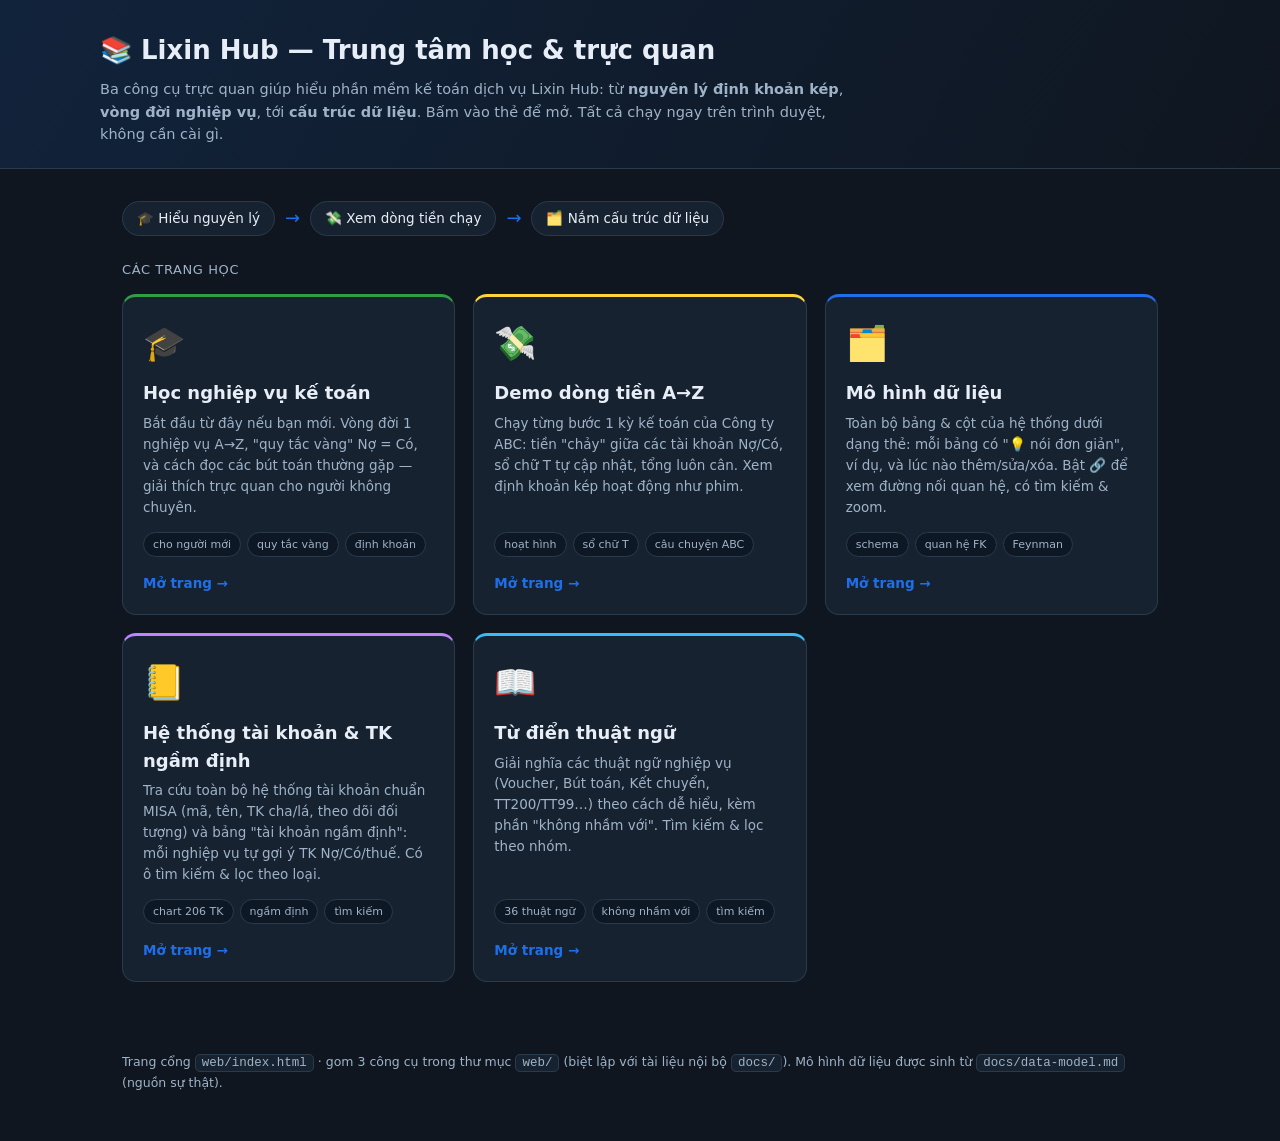
==== commit 3d7d1849: "publish: cập nhật trang học từ web/ (2026-06-25 17:57)" ====
--- a/index.html
+++ b/index.html
@@ -36,6 +36,8 @@
   .accent-a{border-top:3px solid var(--gold)}
   .accent-b{border-top:3px solid var(--ok)}
   .accent-c{border-top:3px solid var(--no)}
+  .accent-d{border-top:3px solid #c084fc}
+  .accent-e{border-top:3px solid #38bdf8}
 
   .section-title{font-size:13px;letter-spacing:.6px;color:var(--mut);text-transform:uppercase;
     margin:8px 0 14px}
@@ -93,6 +95,24 @@
       <div class="go">Mở trang →</div>
     </a>
 
+    <a class="card accent-d" href="account-guide.html">
+      <div class="ico">📒</div>
+      <h2>Hệ thống tài khoản &amp; TK ngầm định</h2>
+      <div class="desc">Tra cứu toàn bộ hệ thống tài khoản chuẩn MISA (mã, tên, TK cha/lá, theo dõi đối tượng)
+        và bảng "tài khoản ngầm định": mỗi nghiệp vụ tự gợi ý TK Nợ/Có/thuế. Có ô tìm kiếm &amp; lọc theo loại.</div>
+      <div class="tags"><span class="tag">chart 206 TK</span><span class="tag">ngầm định</span><span class="tag">tìm kiếm</span></div>
+      <div class="go">Mở trang →</div>
+    </a>
+
+    <a class="card accent-e" href="glossary.html">
+      <div class="ico">📖</div>
+      <h2>Từ điển thuật ngữ</h2>
+      <div class="desc">Giải nghĩa các thuật ngữ nghiệp vụ (Voucher, Bút toán, Kết chuyển, TT200/TT99…)
+        theo cách dễ hiểu, kèm phần "không nhầm với". Tìm kiếm &amp; lọc theo nhóm.</div>
+      <div class="tags"><span class="tag">36 thuật ngữ</span><span class="tag">không nhầm với</span><span class="tag">tìm kiếm</span></div>
+      <div class="go">Mở trang →</div>
+    </a>
+
   </div>
 </div>
 
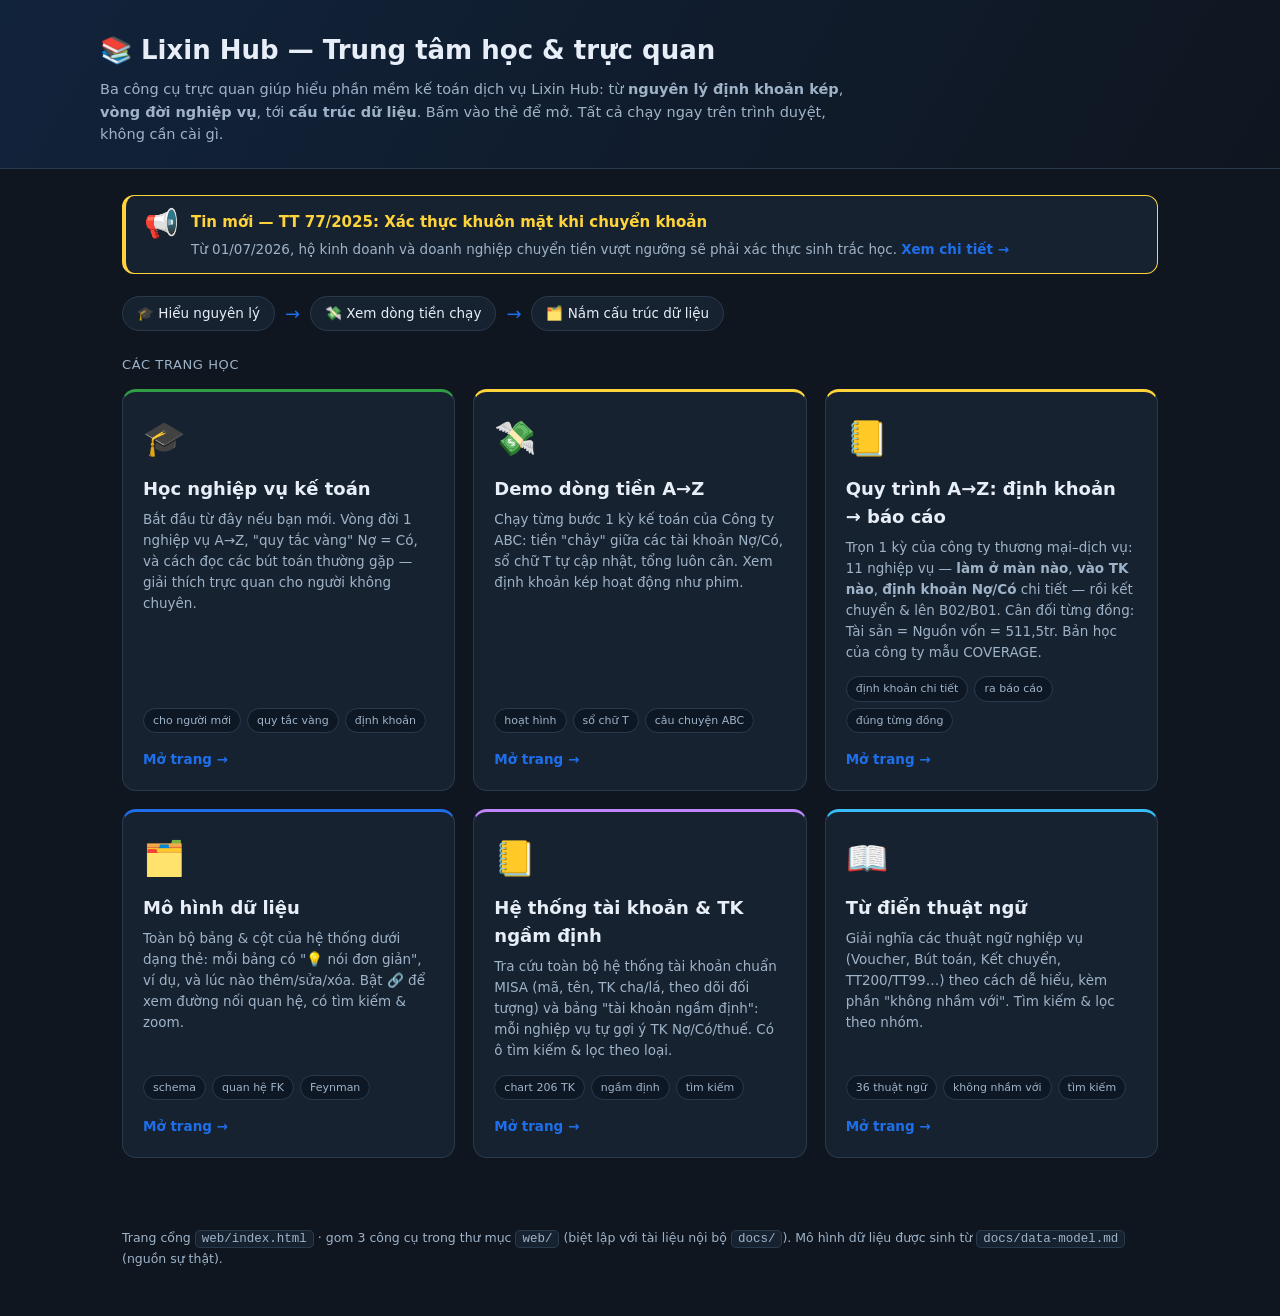
==== commit d536289c: "publish: cập nhật trang học từ web/ (2026-06-28 13:54)" ====
--- a/index.html
+++ b/index.html
@@ -59,6 +59,17 @@
 </header>
 
 <div class="wrap">
+  <!-- ===== Alert ===== -->
+  <div style="background:var(--panel);border:1px solid #ffd43b;border-left:4px solid #ffd43b;border-radius:12px;padding:14px 18px;margin-bottom:22px">
+    <div style="display:flex;align-items:flex-start;gap:12px;flex-wrap:wrap">
+      <div style="font-size:28px;line-height:1">📢</div>
+      <div style="flex:1">
+        <strong style="color:#ffd43b;font-size:15px">Tin mới — TT 77/2025: Xác thực khuôn mặt khi chuyển khoản</strong>
+        <p style="margin:4px 0 0;font-size:13.5px;color:var(--mut)">Từ 01/07/2026, hộ kinh doanh và doanh nghiệp chuyển tiền vượt ngưỡng sẽ phải xác thực sinh trắc học. <a href="tt77-chuyen-khoan.html" style="color:var(--no);font-weight:600">Xem chi tiết →</a></p>
+      </div>
+    </div>
+  </div>
+
   <div class="flow">
     <span class="s">🎓 Hiểu nguyên lý</span><span class="ar">→</span>
     <span class="s">💸 Xem dòng tiền chạy</span><span class="ar">→</span>
@@ -83,6 +94,16 @@
       <div class="desc">Chạy từng bước 1 kỳ kế toán của Công ty ABC: tiền "chảy" giữa các tài khoản
         Nợ/Có, sổ chữ T tự cập nhật, tổng luôn cân. Xem định khoản kép hoạt động như phim.</div>
       <div class="tags"><span class="tag">hoạt hình</span><span class="tag">sổ chữ T</span><span class="tag">câu chuyện ABC</span></div>
+      <div class="go">Mở trang →</div>
+    </a>
+
+    <a class="card accent-a" href="quy-trinh-ke-toan.html">
+      <div class="ico">📒</div>
+      <h2>Quy trình A→Z: định khoản → báo cáo</h2>
+      <div class="desc">Trọn 1 kỳ của công ty thương mại–dịch vụ: 11 nghiệp vụ — <b>làm ở màn nào</b>,
+        <b>vào TK nào</b>, <b>định khoản Nợ/Có</b> chi tiết — rồi kết chuyển &amp; lên B02/B01.
+        Cân đối từng đồng: Tài sản = Nguồn vốn = 511,5tr. Bản học của công ty mẫu COVERAGE.</div>
+      <div class="tags"><span class="tag">định khoản chi tiết</span><span class="tag">ra báo cáo</span><span class="tag">đúng từng đồng</span></div>
       <div class="go">Mở trang →</div>
     </a>
 
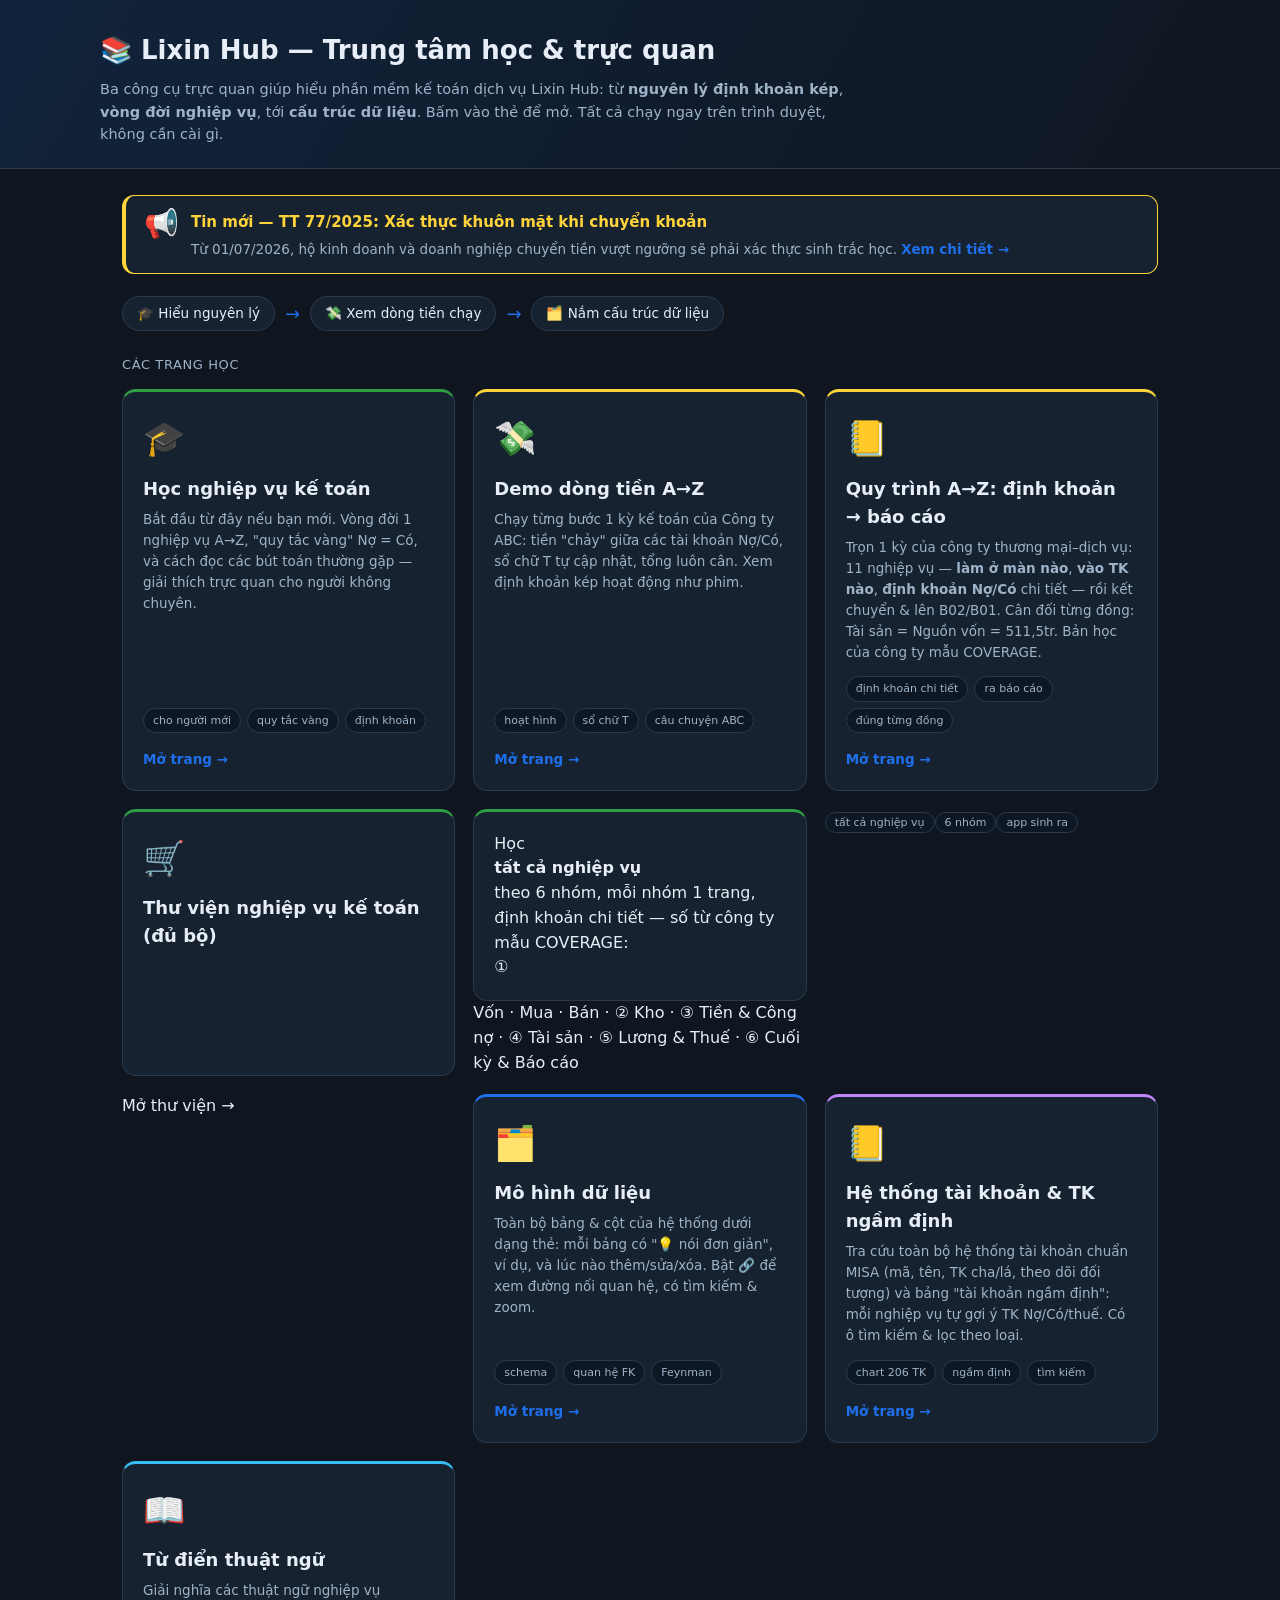
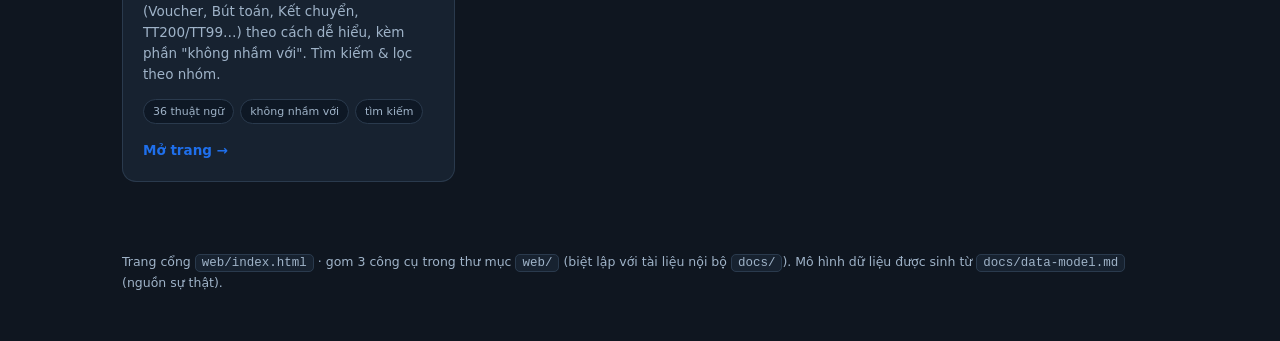
==== commit c2190fec: "publish: cập nhật trang học từ web/ (2026-06-30 12:12)" ====
--- a/index.html
+++ b/index.html
@@ -107,6 +107,16 @@
       <div class="go">Mở trang →</div>
     </a>
 
+    <a class="card accent-b" href="nv-mua-ban.html">
+      <div class="ico">🛒</div>
+      <h2>Thư viện nghiệp vụ kế toán (đủ bộ)</h2>
+      <div class="desc">Học <b>tất cả nghiệp vụ</b> theo 6 nhóm, mỗi nhóm 1 trang, định khoản chi tiết — số từ công ty mẫu COVERAGE:
+        <br>① <a href="nv-mua-ban.html">Vốn · Mua · Bán</a> · ② <a href="nv-kho.html">Kho</a> · ③ <a href="nv-tien-congno.html">Tiền &amp; Công nợ</a>
+        · ④ <a href="nv-tai-san.html">Tài sản</a> · ⑤ <a href="nv-luong-thue.html">Lương &amp; Thuế</a> · ⑥ <a href="nv-cuoi-ky.html">Cuối kỳ &amp; Báo cáo</a></div>
+      <div class="tags"><span class="tag">tất cả nghiệp vụ</span><span class="tag">6 nhóm</span><span class="tag">app sinh ra</span></div>
+      <div class="go">Mở thư viện →</div>
+    </a>
+
     <a class="card accent-c" href="data-model.html">
       <div class="ico">🗂️</div>
       <h2>Mô hình dữ liệu</h2>
